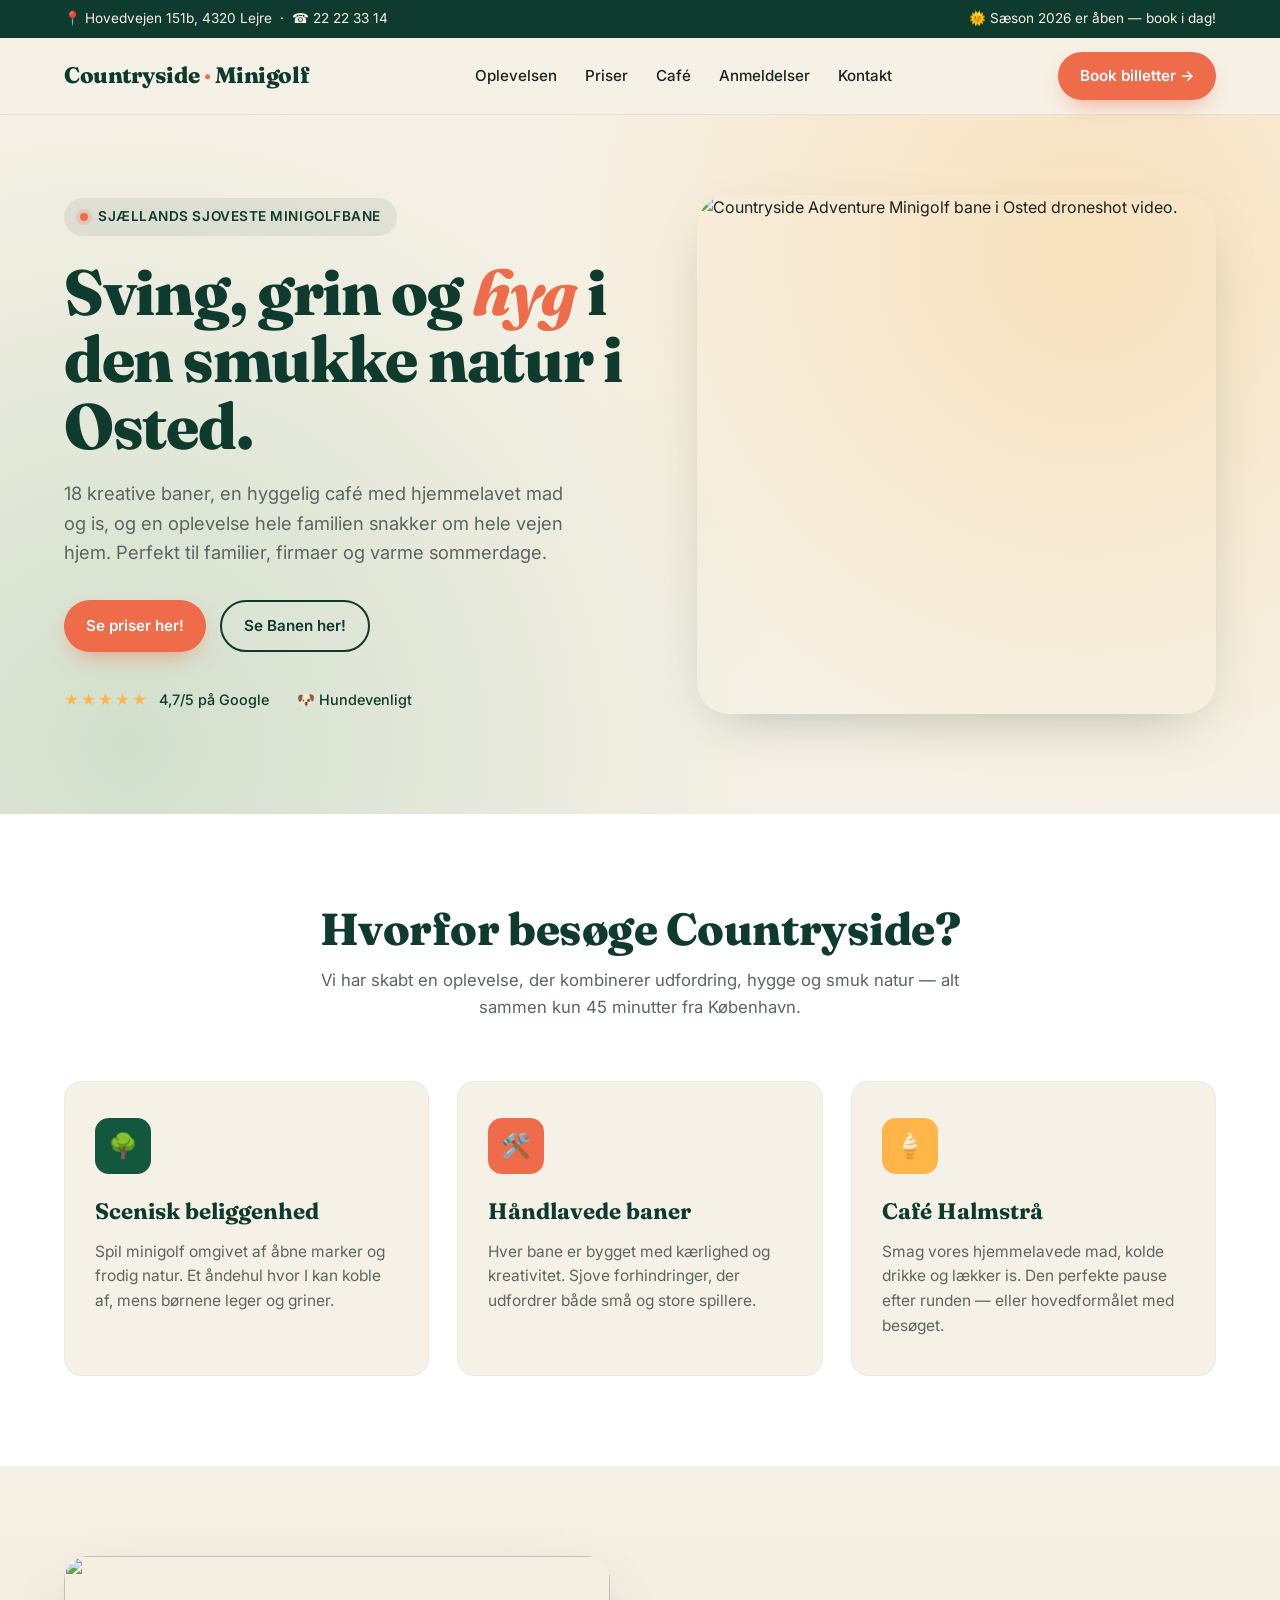
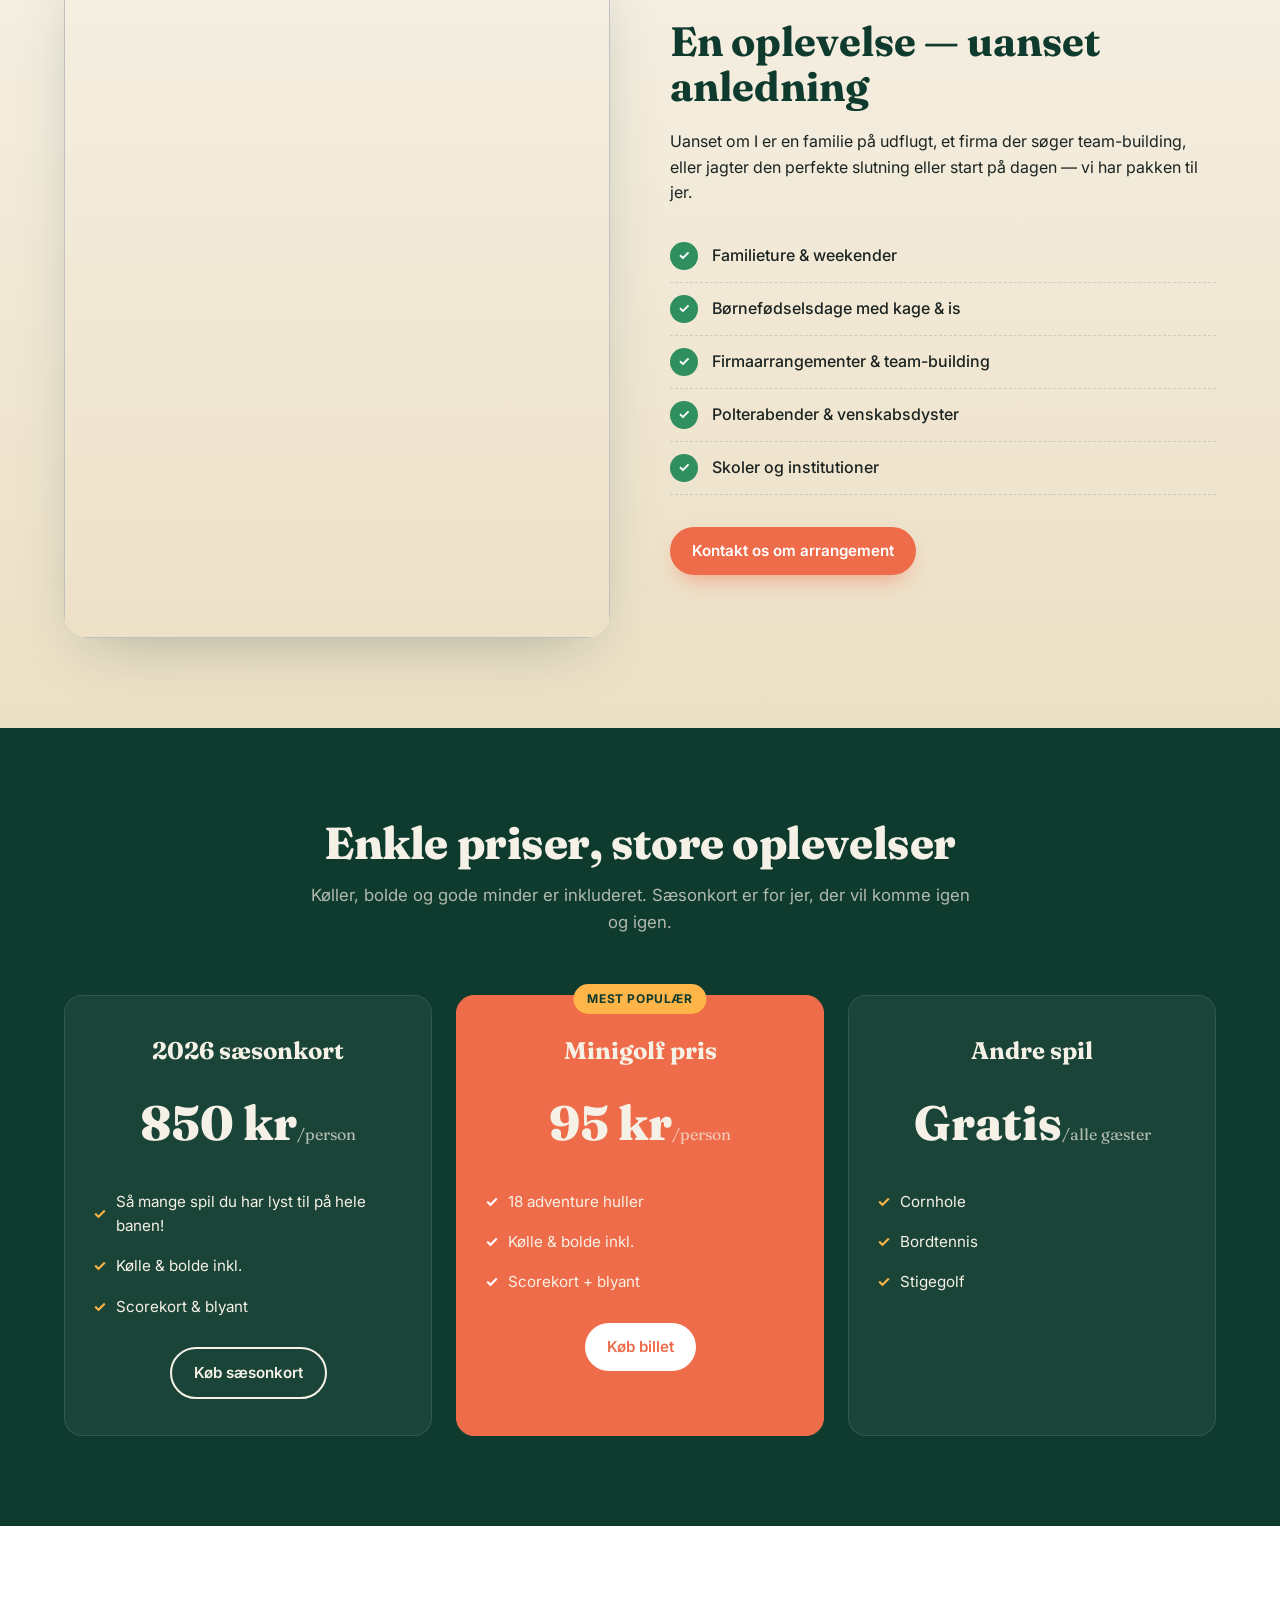
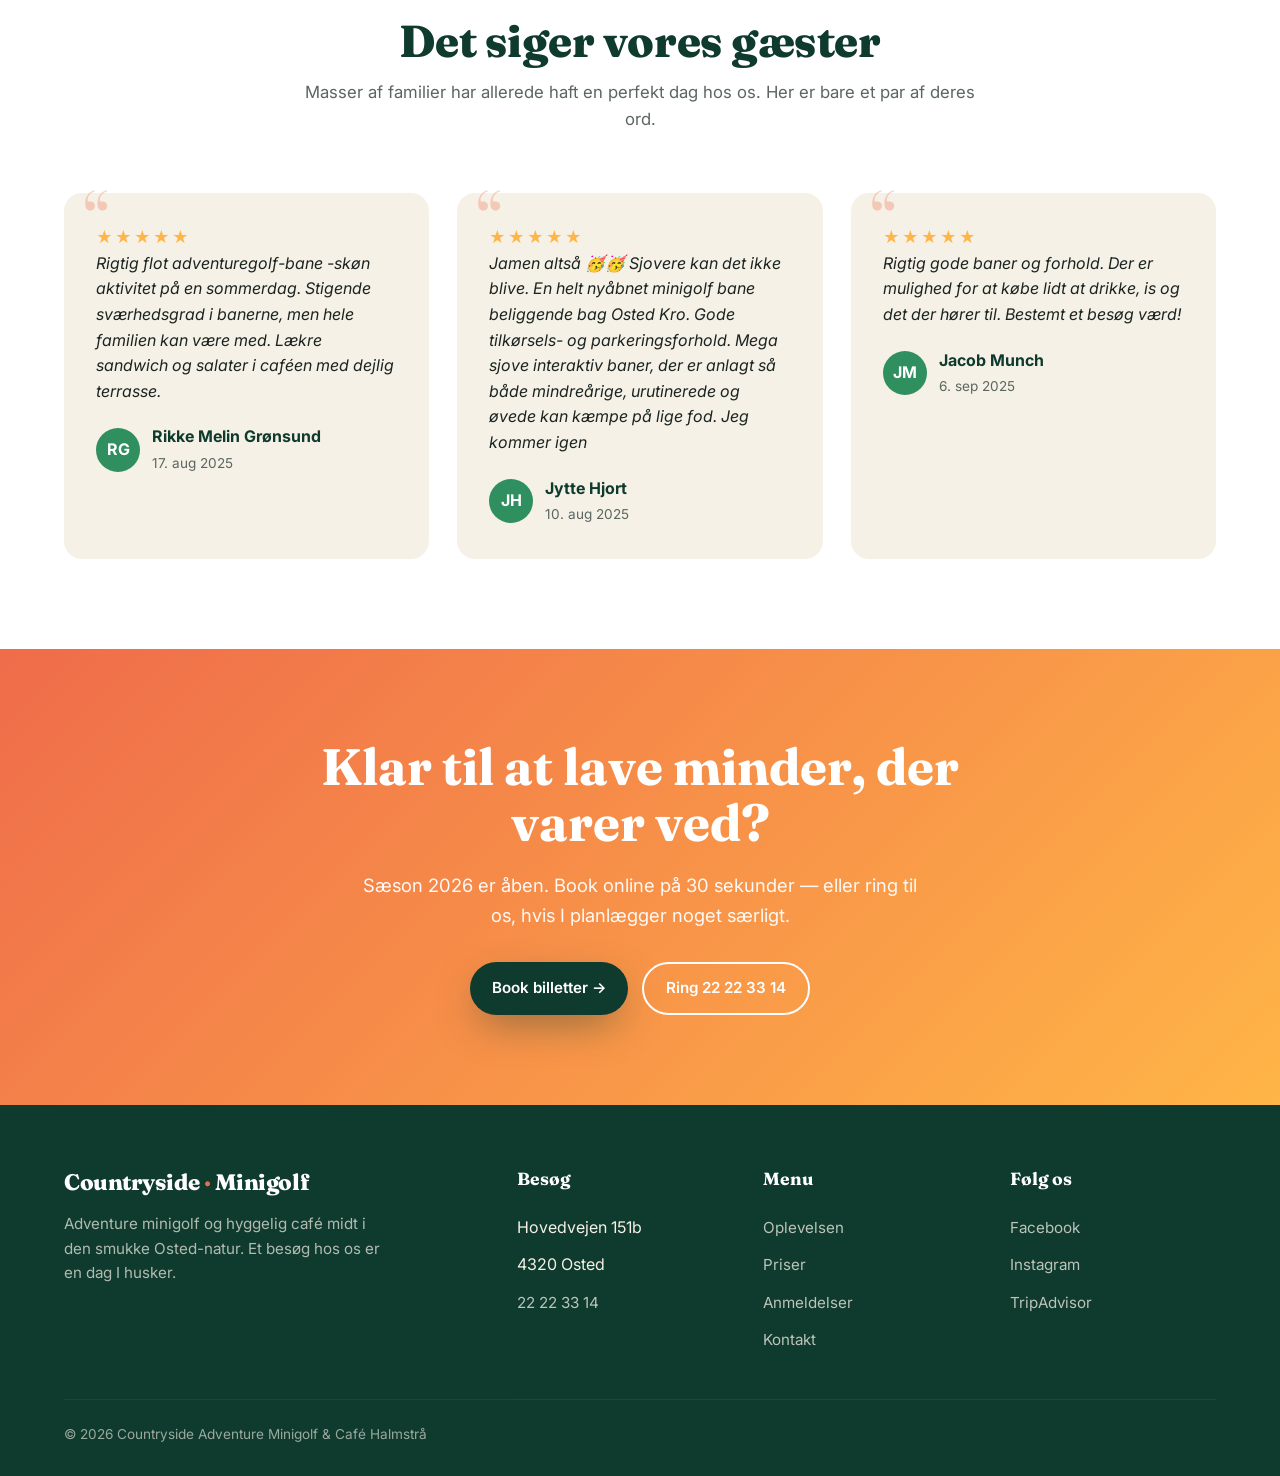
==== index.html @ 7343a187 "commit" ====
<!doctype html>
<html lang="da">
<head>
  <meta charset="utf-8" />
  <meta name="viewport" content="width=device-width,initial-scale=1" />

  <title>Countryside Adventure Minigolf & Café Halmstrå – Sjov for hele familien i Osted</title>

  <meta name="description" content="Oplev Sjællands hyggeligste adventure minigolf i Lejre. 18 håndlavede baner, lækker café, og perfekt til familier, firmaer og børnefødselsdage. Book online." />

  <link rel="preconnect" href="https://fonts.googleapis.com">
  <link rel="preconnect" href="https://fonts.gstatic.com" crossorigin>

  <link href="https://fonts.googleapis.com/css2?family=Fraunces:wght@600;800&family=Inter:wght@400;500;600;700&display=swap" rel="stylesheet">
  <link rel="stylesheet" href="styles.css">
</head>
<body>



<div class="topbar">
  <div class="container">
    <span>📍 Hovedvejen 151b, 4320 Lejre &nbsp;·&nbsp; ☎️ 22 22 33 14</span>
    <span>🌞 Sæson 2026 er åben — book i dag!</span>
  </div>
</div>



<header class="nav">
  <div class="nav-inner container">
    <a href="#" class="logo">Countryside <span>·</span> Minigolf</a>

    <button class="menu-toggle" aria-label="Menu" onclick="document.querySelector('nav ul').classList.toggle('open')">☰</button>

    <nav>
      <ul>
        <li><a href="#features">Oplevelsen</a></li>
        <li><a href="#pricing">Priser</a></li>
        <li><a href="#">Café</a></li>
        <li><a href="#testimonials">Anmeldelser</a></li>
        <li><a href="#contact">Kontakt</a></li>
      </ul>
    </nav>

    <a href="https://www.billetsalg.dk/Billetter?efter=minigolf" target="_blank" class="btn btn-primary">Book billetter →</a>
  </div>
</header>



<section class="hero">
  <div class="container hero-grid">
    <div>
      <span class="eyebrow">Sjællands sjoveste minigolfbane</span>
      <h1>Sving, grin og <em>hyg</em> i den smukke natur i Osted.</h1>
      <p class="lead">18 kreative baner, en hyggelig café med hjemmelavet mad og is, og en oplevelse hele familien snakker om hele vejen hjem. Perfekt til familier, firmaer og varme sommerdage.</p>

      <div class="hero-cta">
        <a href="#pricing" class="btn btn-primary">Se priser her!</a>
        <a href="#experience" class="btn btn-ghost">Se Banen her!</a>
      </div>

      <div class="trust">
        <div class="trust-item"><span class="stars">★★★★★</span> 4,7/5 på Google</div>
        <div class="trust-item">🐶 Hundevenligt</div>
      </div>
    </div>



    <div class="hero-visual">
      <img src="images/#" alt="Countryside Adventure Minigolf bane i Osted droneshot video." />
    </div>
  </div>
</section>



<section class="features" id="features">
  <div class="container">
    <div class="sec-head">
      <h2>Hvorfor besøge Countryside?</h2>
      <p>Vi har skabt en oplevelse, der kombinerer udfordring, hygge og smuk natur — alt sammen kun 45 minutter fra København.</p>
    </div>



    <div class="feature-grid">
      <div class="feature">
        <div class="feature-icon">🌳</div>
        <h3>Scenisk beliggenhed</h3>
        <p>Spil minigolf omgivet af åbne marker og frodig natur. Et åndehul hvor I kan koble af, mens børnene leger og griner.</p>
      </div>

      <div class="feature">
        <div class="feature-icon">🛠️</div>
        <h3>Håndlavede baner</h3>
        <p>Hver bane er bygget med kærlighed og kreativitet. Sjove forhindringer, der udfordrer både små og store spillere.</p>
      </div>

      <div class="feature">
        <div class="feature-icon">🍦</div>
        <h3>Café Halmstrå</h3>
        <p>Smag vores hjemmelavede mad, kolde drikke og lækker is. Den perfekte pause efter runden — eller hovedformålet med besøget.</p>
      </div>
    </div>
  </div>
</section>



<section class="experience exp" id="experience">
  <div class="container exp-grid">
    <div class="exp-img">
      <img src="images/#"/>
    </div>

    <div>
      <h2>En oplevelse — uanset anledning</h2>
      <p>Uanset om I er en familie på udflugt, et firma der søger team-building, eller jagter den perfekte slutning eller start på dagen — vi har pakken til jer.</p>
      <ul>
        <li><span class="check">✓</span> Familieture & weekender</li>
        <li><span class="check">✓</span> Børnefødselsdage med kage & is</li>
        <li><span class="check">✓</span> Firmaarrangementer & team-building</li>
        <li><span class="check">✓</span> Polterabender & venskabsdyster</li>
        <li><span class="check">✓</span> Skoler og institutioner</li>
      </ul>
      <a href="#contact" class="btn btn-primary">Kontakt os om arrangement</a>
    </div>
  </div>
</section>



<section class="pricing" id="pricing">
  <div class="container">
    <div class="sec-head">
      <h2>Enkle priser, store oplevelser</h2>
      <p>Køller, bolde og gode minder er inkluderet. Sæsonkort er for jer, der vil komme igen og igen.</p>
    </div>

    <div class="price-grid">
      <div class="price">
        <h3>2026 sæsonkort</h3>
        <div class="amount">850 kr<small>/person</small></div>
        <ul>
          <li>Så mange spil du har lyst til på hele banen!</li>
          <li>Kølle & bolde inkl.</li>
          <li>Scorekort & blyant</li>
        </ul>
        <a href="https://www.billetsalg.dk/Billetter?efter=minigolf" target="_blank" class="btn btn-ghost" style="color:var(--cream);border-color:var(--cream)">Køb sæsonkort</a>
      </div>

      <div class="price featured">
        <h3>Minigolf pris</h3>
        <div class="amount">95 kr<small>/person</small></div>
        <ul>
          <li>18 adventure huller</li>
          <li>Kølle & bolde inkl.</li>
          <li>Scorekort + blyant</li>
        </ul>
        <a href="https://www.billetsalg.dk/Billetter?efter=minigolf" target="_blank" class="btn" style="background:#fff;color:var(--coral)">Køb billet</a>
      </div>

      <div class="price">
        <h3>Andre spil</h3>
        <div class="amount">Gratis<small>/alle gæster</small></div>
        <ul>
          <li>Cornhole</li>
          <li>Bordtennis</li>
          <li>Stigegolf</li>
        </ul>
      </div>
    </div>
  </div>
</section>



<section class="testimonials" id="testimonials">
  <div class="container">
    <div class="sec-head">
      <h2>Det siger vores gæster</h2>
      <p>Masser af familier har allerede haft en perfekt dag hos os. Her er bare et par af deres ord.</p>
    </div>

    <div class="test-grid">
      <div class="test">
          <span class="stars">★★★★★</span>
        <p>Rigtig flot adventuregolf-bane -skøn aktivitet på en sommerdag. Stigende sværhedsgrad i banerne, men hele familien kan være med. Lækre sandwich og salater i caféen med dejlig terrasse.</p>
        <div class="test-author">
          <div class="avatar">RG</div>
          <div><strong>Rikke Melin Grønsund</strong><span>17. aug 2025</span></div>
        </div>
      </div>

      <div class="test">
          <span class="stars">★★★★★</span>
        <p>Jamen altså 🥳🥳 Sjovere kan det ikke blive. En helt nyåbnet minigolf bane beliggende bag Osted Kro. Gode tilkørsels- og parkeringsforhold. Mega sjove interaktiv baner, der er anlagt så både mindreårige, urutinerede og øvede kan kæmpe på lige fod.
            Jeg kommer igen</p>
        <div class="test-author">
          <div class="avatar">JH</div>
          <div><strong>Jytte Hjort</strong><span>10. aug 2025</span></div>
        </div>
      </div>

      <div class="test">
          <span class="stars">★★★★★</span>
        <p>Rigtig gode baner og forhold. Der er mulighed for at købe lidt at drikke, is og det der hører til. Bestemt et besøg værd!</p>
        <div class="test-author">
          <div class="avatar">JM</div>
          <div><strong>Jacob Munch</strong><span>6. sep 2025</span></div>
        </div>
      </div>
    </div>
  </div>
</section>



<section class="final-cta" id="contact">
  <div class="container">
    <h2>Klar til at lave minder, der varer ved?</h2>
    <p>Sæson 2026 er åben. Book online på 30 sekunder — eller ring til os, hvis I planlægger noget særligt.</p>
    <div style="display:flex;gap:14px;justify-content:center;flex-wrap:wrap">
      <a href="https://www.billetsalg.dk/Billetter?efter=minigolf" target="_blank" class="btn btn-primary">Book billetter →</a>
      <a href="tel:22223314" class="btn btn-ghost" style="color:#fff;border-color:#fff">Ring 22 22 33 14</a>
    </div>
  </div>
</section>



<footer>
  <div class="container">
    <div class="foot-grid">
      <div class="foot-brand">
        <div class="logo" style="color:#fff">Countryside <span>·</span> Minigolf</div>
        <p>Adventure minigolf og hyggelig café midt i den smukke Osted-natur. Et besøg hos os er en dag I husker.</p>
      </div>

      <div>
        <h4>Besøg</h4>
        <ul>
          <li>Hovedvejen 151b</li>
          <li>4320 Osted</li>
          <li><a href="tel:22223314">22 22 33 14</a></li>
        </ul>
      </div>

      <div>
        <h4>Menu</h4>
        <ul>
          <li><a href="#features">Oplevelsen</a></li>
          <li><a href="#pricing">Priser</a></li>
          <li><a href="#testimonials">Anmeldelser</a></li>
          <li><a href="#contact">Kontakt</a></li>
        </ul>
      </div>

      <div>
        <h4>Følg os</h4>
        <ul>
          <li><a href="https://www.facebook.com/p/Countryside-minigolf-og-Cafe-Halmstr%C3%A5-61574592312539/" target="_blank">Facebook</a></li>
          <li><a href="https://www.instagram.com/countrysideminigolf_halmstraa/" target="_blank">Instagram</a></li>
          <li><a href="https://www.tripadvisor.com/Attraction_Review-g2555852-d33411945-Reviews-Countryside_Adventure_Minigolf-Lejre_Lejre_Municipality_South_Zealand_Zealand.html" target="_blank">TripAdvisor</a></li>
        </ul>
      </div>
    </div>

    <div class="foot-bottom">
      <span>© 2026 Countryside Adventure Minigolf & Café Halmstrå</span>
    </div>
  </div>
</footer>



</body>
</html>
---- styles.css ----
:root{
  --green-900:#0f3a2e;
  --green-700:#14573f;
  --green-500:#2f8f5e;
  --cream:#f6f1e6;
  --sand:#ecdfc4;
  --sun:#ffb547;
  --coral:#ef6c4a;
  --ink:#1b2421;
  --muted:#5b6660;
  --radius:18px;
  --shadow:0 20px 60px -25px rgba(15,58,46,.35);
}

*{
    box-sizing:border-box;
    margin:0;padding:0
}


html{
    scroll-behavior:smooth
}


body{
    font-family:'Inter',system-ui,sans-serif;
    color:var(--ink);
    background:var(--cream);
    line-height:1.6
}


img{
    max-width:100%;
    display:block
}


a{
    color:inherit;
    text-decoration:none
}


.container{
    max-width:1200px;
    margin:0 auto;
    padding:0 24px
}


.topbar{
    background:var(--green-900);
    color:var(--cream);
    font-size:.85rem
}


.topbar .container{
    display:flex;
    justify-content:space-between;
    align-items:center;
    padding:8px 24px;
    gap:16px;
    flex-wrap:wrap
}


.topbar a{
    opacity:.9
}


.topbar a:hover{
    opacity:1;
    text-decoration:underline
}


header.nav{
    position:sticky;
    top:0;
    background:rgba(246,241,230,.92);
    backdrop-filter:blur(10px);z-index:50;
    border-bottom:1px solid rgba(15,58,46,.08)
}


.nav-inner{
    display:flex;
    align-items:center;
    justify-content:space-between;
    padding:14px 24px
}


.logo{
    font-family:'Fraunces',serif;
    font-weight:800;
    font-size:1.4rem;
    color:var(--green-900);
    letter-spacing:-.02em
}


.logo span{
    color:var(--coral)
}


nav ul{
    display:flex;
    gap:28px;
    list-style:none
}


nav a{
    font-weight:500;
    font-size:.95rem;
    position:relative;
    padding:6px 0
}


nav a:hover{
    color:var(--green-700)
}


nav a::after{
    content:"";
    position:absolute;
    left:0;
    bottom:0;
    width:0;
    height:2px;
    background:var(--coral);
    transition:width .25s
}


nav a:hover::after{
    width:100%
}


.btn{
    display:inline-flex;
    align-items:center;
    gap:8px;
    font-weight:600;
    padding:12px 22px;
    border-radius:999px;
    border:none;
    cursor:pointer;
    transition:transform .2s,box-shadow .2s,background .2s;
    font-family:inherit;
    font-size:.95rem
}


.btn-primary{
    background:var(--coral);
    color:#fff;
    box-shadow:0 10px 25px -10px rgba(239,108,74,.7)
}


.btn-primary:hover{
    transform:translateY(-2px);
    background:#e85a36
}


.btn-ghost{
    background:transparent;
    color:var(--green-900);
    border:2px solid var(--green-900)
}


.btn-ghost:hover{
    background:var(--green-900);
    color:var(--cream)
}


.menu-toggle{
    display:none;
    background:none;
    border:none;
    font-size:1.6rem;
    color:var(--green-900);
    cursor:pointer
}


.hero{
    position:relative;
    overflow:hidden;
    padding:80px 0 100px;
    background:
            radial-gradient(circle at 85% 20%, rgba(255,181,71,.25), transparent 45%),
            radial-gradient(circle at 10% 90%, rgba(47,143,94,.18), transparent 50%),
            var(--cream)
}


.hero-grid{
    display:grid;
    grid-template-columns:1.05fr .95fr;
    gap:60px;
    align-items:center
}


.eyebrow{
    display:inline-flex;
    align-items:center;
    gap:10px;
    background:rgba(15,58,46,.08);
    color:var(--green-900);
    padding:8px 16px;
    border-radius:999px;
    font-weight:600;
    font-size:.85rem;
    letter-spacing:.04em;
    text-transform:uppercase
}


.eyebrow::before{
    content:"";
    width:8px;
    height:8px;
    border-radius:50%;
    background:var(--coral);
    box-shadow:0 0 0 4px rgba(239,108,74,.2)
}


h1{
    font-family:'Fraunces',serif;
    font-weight:800;
    font-size:clamp(2.4rem,5vw,4.4rem);
    line-height:1.05;
    letter-spacing:-.02em;
    color:var(--green-900);
    margin:22px 0 20px
}


h1 em{
    font-style:italic;
    color:var(--coral)
}


.hero p.lead{
    font-size:1.15rem;
    color:var(--muted);
    max-width:520px;
    margin-bottom:32px
}


.hero-cta{
    display:flex;
    gap:14px;
    flex-wrap:wrap;
    margin-bottom:36px
}


.trust{
    display:flex;
    gap:28px;
    flex-wrap:wrap;
    align-items:center
}


.trust-item{
    display:flex;
    align-items:center;
    gap:10px;
    font-size:.9rem;
    color:var(--green-900);
    font-weight:500
}


.stars{
    color:var(--sun);
    letter-spacing:2px
}


.hero-visual{
    position:relative;
    aspect-ratio:1/1;
    border-radius:32px;
    overflow:hidden;
    box-shadow:var(--shadow)
}


.hero-visual img{
    width:100%;
    height:100%;
    object-fit:cover
}


.badge-float{
    position:absolute;
    background:#fff;
    padding:10px 14px 10px 10px;
    border-radius:16px;
    box-shadow:0 15px 40px -10px rgba(0,0,0,.25);
    font-weight:600;
    font-size:.9rem;
    display:flex;
    align-items:center;
    gap:12px
}


.badge-float.tl{
    top:30px;
    left:-20px;
    color:var(--green-900)
}


.badge-float.br{
    bottom:40px;
    right:-20px;
    color:var(--coral)
}


.badge-photo{
    width:44px;
    height:44px;
    border-radius:12px;
    object-fit:cover;
    flex-shrink:0
}


section{
    padding:90px 0
}


.sec-head{
    text-align:center;
    max-width:680px;
    margin:0 auto 60px
}


.sec-head h2{
    font-family:'Fraunces',serif;
    font-weight:800;
    font-size:clamp(2rem,3.5vw,3rem);
    color:var(--green-900);
    line-height:1.1;
    letter-spacing:-.01em
}


.sec-head p{
    color:var(--muted);
    font-size:1.05rem;
    margin-top:14px
}


.features{
    background:#fff
}


.feature-grid{
    display:grid;
    grid-template-columns:repeat(3,1fr);
    gap:28px
}


.feature{
    background:var(--cream);
    padding:36px 30px;
    border-radius:var(--radius);
    transition:transform .3s,box-shadow .3s;
    border:1px solid rgba(15,58,46,.05)
}


.feature:hover{
    transform:translateY(-6px);
    box-shadow:var(--shadow)
}


.feature-icon{
    width:56px;
    height:56px;
    border-radius:14px;
    background:var(--green-700);
    color:var(--cream);
    display:flex;
    align-items:center;
    justify-content:center;
    font-size:1.5rem;
    margin-bottom:20px
}


.feature:nth-child(2) .feature-icon{
    background:var(--coral)
}


.feature:nth-child(3) .feature-icon{
    background:var(--sun);
    color:var(--green-900)
}


.feature h3{
    font-family:'Fraunces',serif;
    font-size:1.4rem;
    color:var(--green-900);
    margin-bottom:10px
}


.feature p{
    color:var(--muted);
    font-size:.97rem
}


.experience{
    background:linear-gradient(180deg,var(--cream),var(--sand))
}


.exp-grid{
    display:grid;
    grid-template-columns:1fr 1fr;
    gap:60px;
    align-items:center
}


.exp-img{
    aspect-ratio:4/5;
    border-radius:24px;
    overflow:hidden;
    box-shadow:var(--shadow)
}


.exp-img img{
    width:100%;
    height:100%;
    object-fit:cover
}


.exp h2{
    font-family:'Fraunces',serif;
    font-size:clamp(2rem,3.2vw,2.8rem);
    color:var(--green-900);
    line-height:1.1;
    margin-bottom:20px
}


.exp ul{
    list-style:none;
    margin:24px 0 32px
}


.exp li{
    padding:12px 0;
    border-bottom:1px dashed rgba(15,58,46,.15);
    display:flex;
    align-items:center;
    gap:14px;
    font-weight:500
}


.check{
    width:28px;
    height:28px;
    border-radius:50%;
    background:var(--green-500);
    color:#fff;
    display:flex;
    align-items:center;
    justify-content:center;
    flex-shrink:0;
    font-size:.85rem;
    font-weight:700
}


.pricing{
    background:var(--green-900);
    color:var(--cream)
}


.pricing .sec-head h2,
.pricing .sec-head{
    color:var(--cream)
}


.pricing .sec-head p{
    color:rgba(246,241,230,.7)
}


.price-grid{
    display:grid;
    grid-template-columns:repeat(3,1fr);
    gap:24px
}


.price{
    background:rgba(255,255,255,.05);
    border:1px solid rgba(255,255,255,.1);
    border-radius:var(--radius);
    padding:36px 28px;
    text-align:center;
    transition:transform .3s,background .3s
}


.price:hover{
    transform:translateY(-6px);
    background:rgba(255,255,255,.09)
}


.price.featured{
    background:var(--coral);
    border-color:var(--coral);
    position:relative
}


.price.featured::before{
    content:"Mest populær";
    position:absolute;
    top:-12px;
    left:50%;
    transform:translateX(-50%);
    background:var(--sun);
    color:var(--green-900);
    padding:5px 14px;
    border-radius:999px;
    font-size:.75rem;
    font-weight:700;
    text-transform:uppercase;
    letter-spacing:.05em
}


.price h3{
    font-family:'Fraunces',serif;
    font-size:1.5rem;
    margin-bottom:8px
}


.price .amount{
    font-family:'Fraunces',serif;
    font-size:3rem;
    font-weight:800;
    margin:14px 0
}


.price .amount small{
    font-size:1rem;
    font-weight:400;
    opacity:.7
}


.price ul{
    list-style:none;
    margin:20px 0;
    text-align:left
}


.price li{
    padding:8px 0;
    font-size:.95rem;
    display:flex;
    gap:10px;
    align-items:center
}


.price li::before{
    content:"✓";
    color:var(--sun);
    font-weight:700
}


.price.featured li::before{
    color:#fff
}


.testimonials{
    background:#fff
}


.test-grid{
    display:grid;
    grid-template-columns:repeat(3,1fr);
    gap:28px
}


.test{
    background:var(--cream);
    padding:32px;
    border-radius:var(--radius);
    position:relative
}


.test::before{
    content:"\201C";
    font-family:'Fraunces',serif;
    font-size:5rem;
    color:var(--coral);
    position:absolute;
    top:-10px;
    left:20px;
    line-height:1;
    opacity:.3
}


.test p{
    font-size:1rem;
    color:var(--ink);
    margin-bottom:20px;
    font-style:italic
}


.test-author{
    display:flex;
    align-items:center;
    gap:12px
}


.avatar{
    width:44px;
    height:44px;
    border-radius:50%;
    background:var(--green-500);
    color:#fff;
    display:flex;
    align-items:center;
    justify-content:center;
    font-weight:700
}


.test-author strong{
    display:block;
    color:var(--green-900)
}


.test-author span{
    font-size:.85rem;
    color:var(--muted)
}


.final-cta{
    background:linear-gradient(135deg,var(--coral),var(--sun));
    color:#fff;
    text-align:center
}


.final-cta h2{
    font-family:'Fraunces',serif;
    font-size:clamp(2rem,4vw,3.4rem);
    max-width:780px;
    margin:0 auto 20px;
    line-height:1.1
}


.final-cta p{
    font-size:1.15rem;
    max-width:560px;
    margin:0 auto 32px;
    opacity:.95
}


.final-cta .btn-primary{
    background:var(--green-900);
    box-shadow:0 15px 40px -10px rgba(15,58,46,.5)
}


.final-cta .btn-primary:hover{
    background:#0a2c22
}


footer{
    background:var(--green-900);
    color:var(--cream);
    padding:60px 0 30px
}


.foot-grid{
    display:grid;
    grid-template-columns:2fr 1fr 1fr 1fr;
    gap:40px;
    margin-bottom:40px
}


footer h4{
    font-family:'Fraunces',serif;
    font-size:1.1rem;
    margin-bottom:16px;
    color:#fff
}


footer ul{
    list-style:none
}


footer li{
    padding:6px 0
}


footer a{
    opacity:.75;
    font-size:.95rem
}


footer a:hover{
    opacity:1;
    color:var(--sun)
}


.foot-brand p{
    opacity:.7;
    font-size:.95rem;
    margin-top:12px;
    max-width:320px
}


.foot-bottom{
    border-top:1px solid rgba(255,255,255,.1);
    padding-top:24px;
    display:flex;
    justify-content:space-between;
    font-size:.85rem;
    opacity:.6;
    flex-wrap:wrap;
    gap:10px
}


@media (max-width:900px){

    .hero-grid,
    .exp-grid{
        grid-template-columns:1fr;
        gap:40px
    }


    .feature-grid,
    .price-grid,
    .test-grid,
    .foot-grid{
        grid-template-columns:1fr
    }


    nav ul{
        display:none;
        position:absolute;
        top:100%;
        left:0;
        right:0;
        background:var(--cream);
        flex-direction:column;
        padding:20px;
        gap:0;
        border-bottom:1px solid rgba(15,58,46,.1)
    }


    nav ul.open{
        display:flex
    }


    nav li{
        padding:12px 0;
        border-bottom:1px solid rgba(15,58,46,.06)
    }


    .menu-toggle{
        display:block
    }


    .badge-float.tl{
        left:10px
    }


    .badge-float.br{
        right:10px
    }


    section{
        padding:60px 0
    }
}
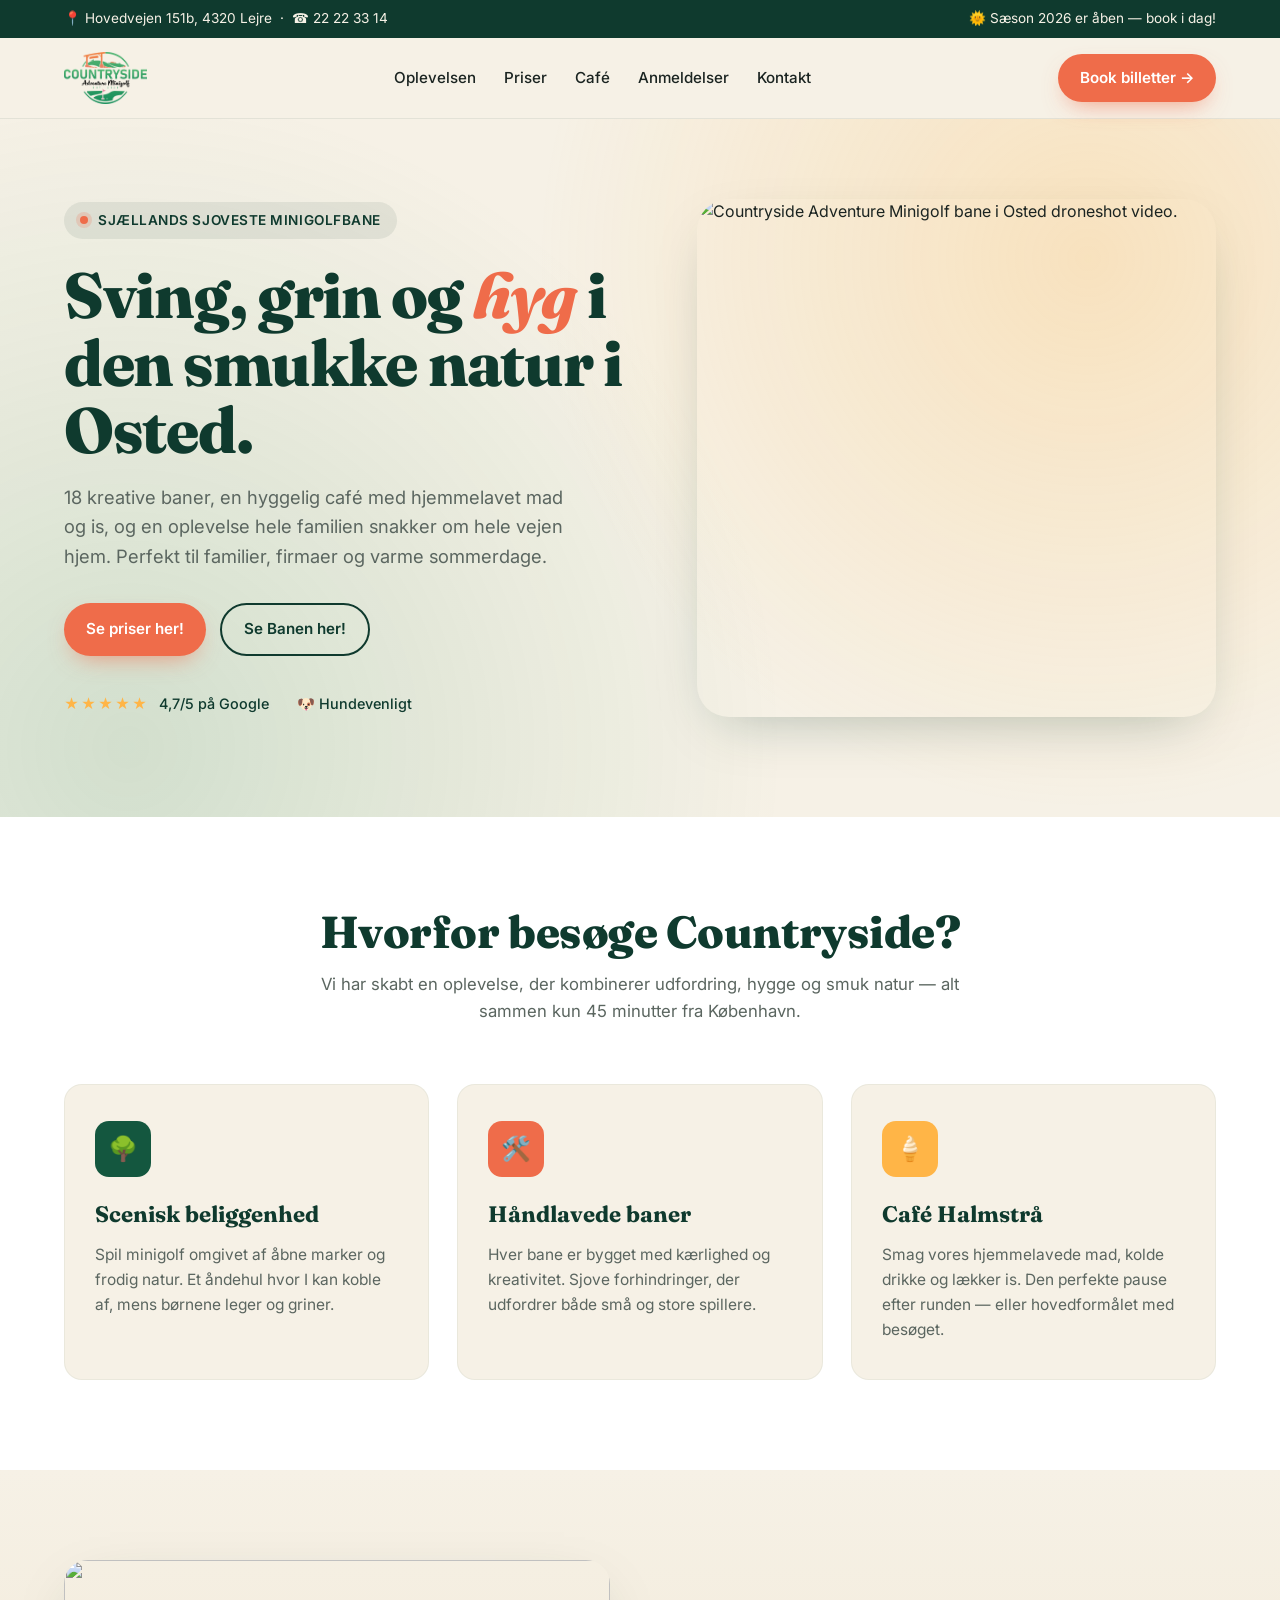
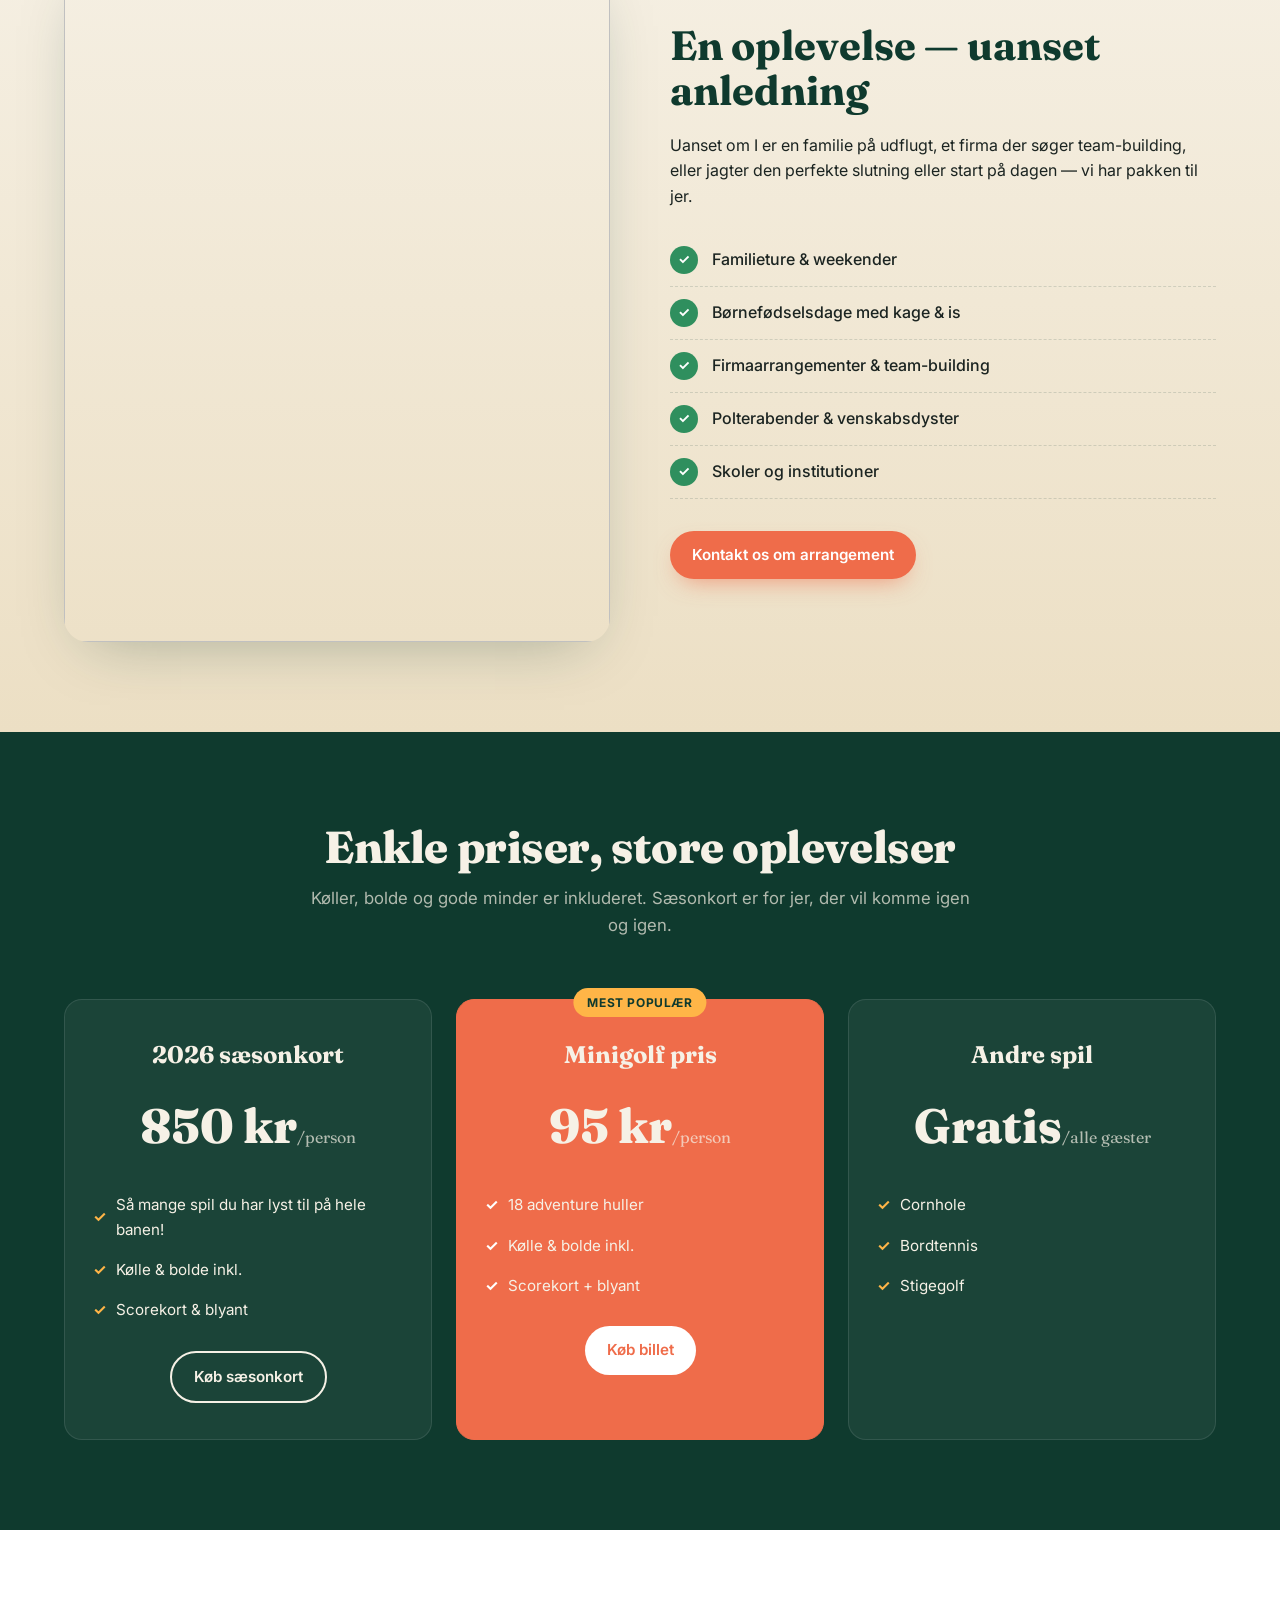
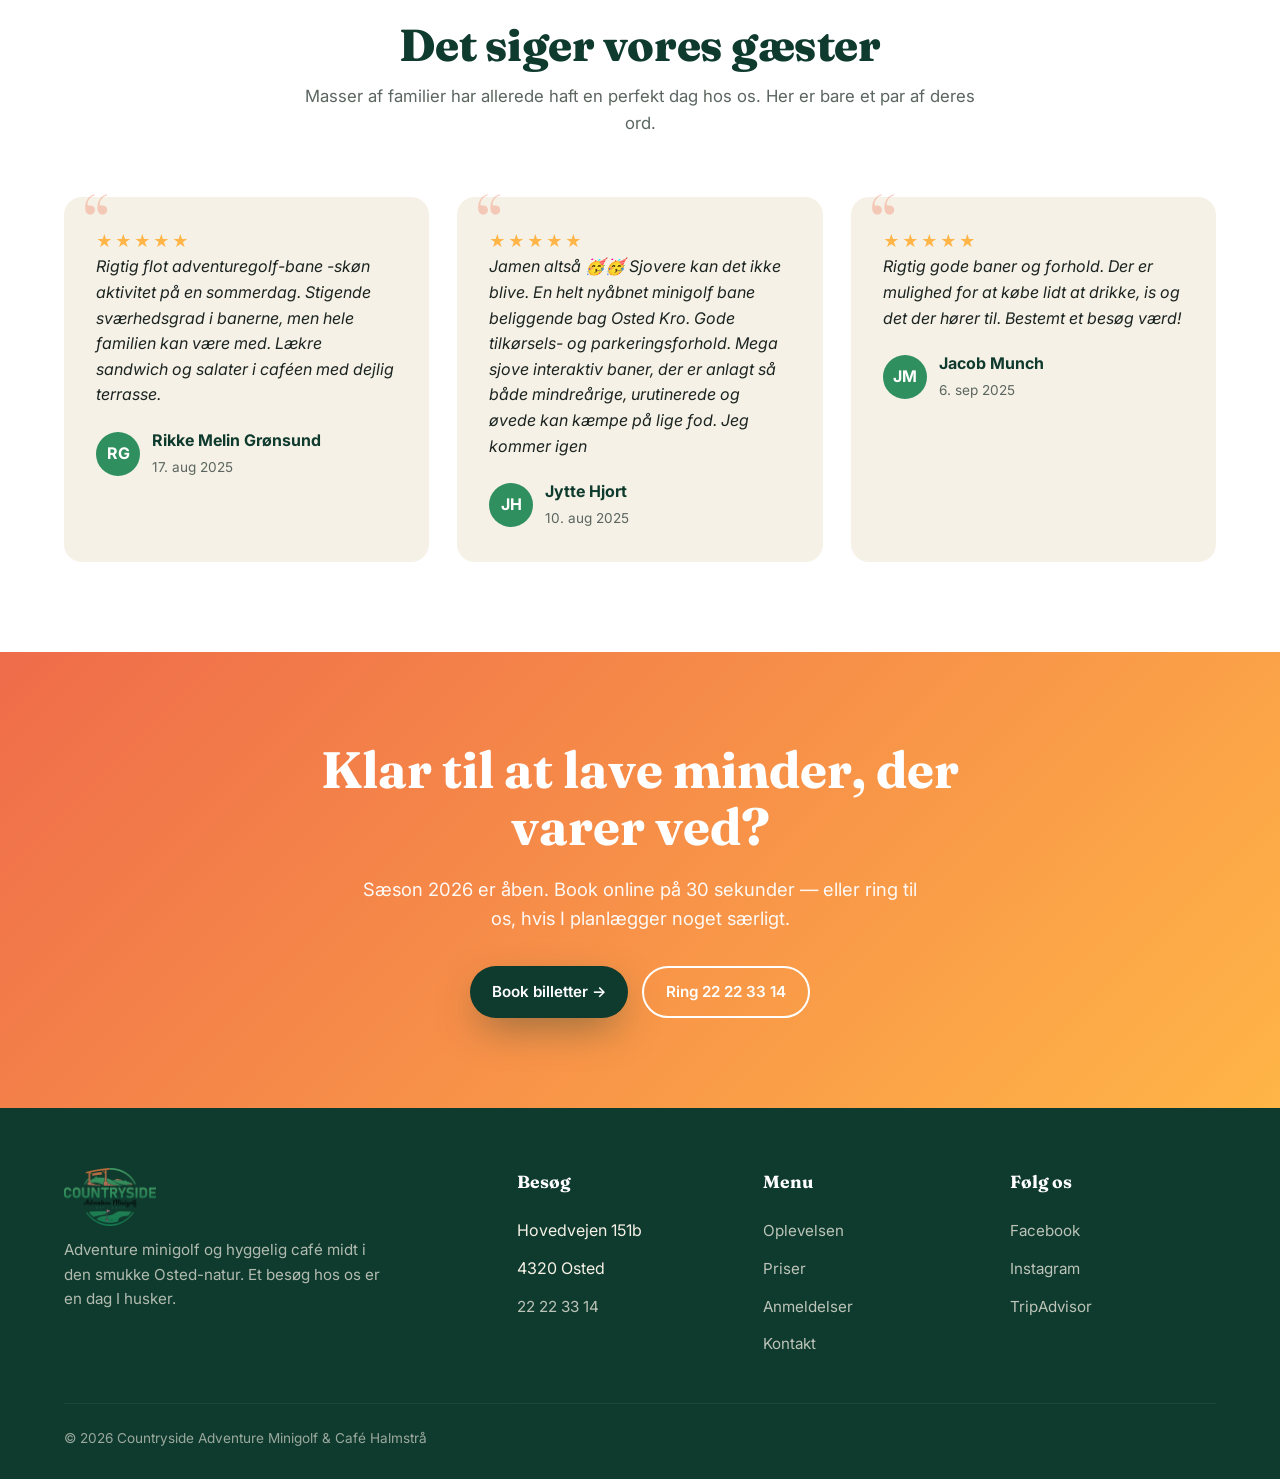
==== commit e6596b36: "commit" ====
--- a/index.html
+++ b/index.html
@@ -29,7 +29,9 @@
 
 <header class="nav">
   <div class="nav-inner container">
-    <a href="#" class="logo">Countryside <span>·</span> Minigolf</a>
+      <a href="index.html" class="logo">
+          <img src="images/logo.png" alt="Countryside Minigolf logo">
+      </a>
 
     <button class="menu-toggle" aria-label="Menu" onclick="document.querySelector('nav ul').classList.toggle('open')">☰</button>
 
@@ -236,7 +238,9 @@
   <div class="container">
     <div class="foot-grid">
       <div class="foot-brand">
-        <div class="logo" style="color:#fff">Countryside <span>·</span> Minigolf</div>
+          <a href="index.html" class="logo footer-logo">
+              <img src="images/logo.png" alt="Countryside Minigolf logo">
+          </a>
         <p>Adventure minigolf og hyggelig café midt i den smukke Osted-natur. Et besøg hos os er en dag I husker.</p>
       </div>
 
--- a/styles.css
+++ b/styles.css
@@ -864,3 +864,20 @@
 }
 
 
+.logo img{
+    height:52px;
+    width:auto;
+    display:block;
+}
+
+.footer-logo img{
+    height:58px;
+}
+
+@media (max-width:900px){
+
+    .logo img{
+        height:42px;
+    }
+
+}
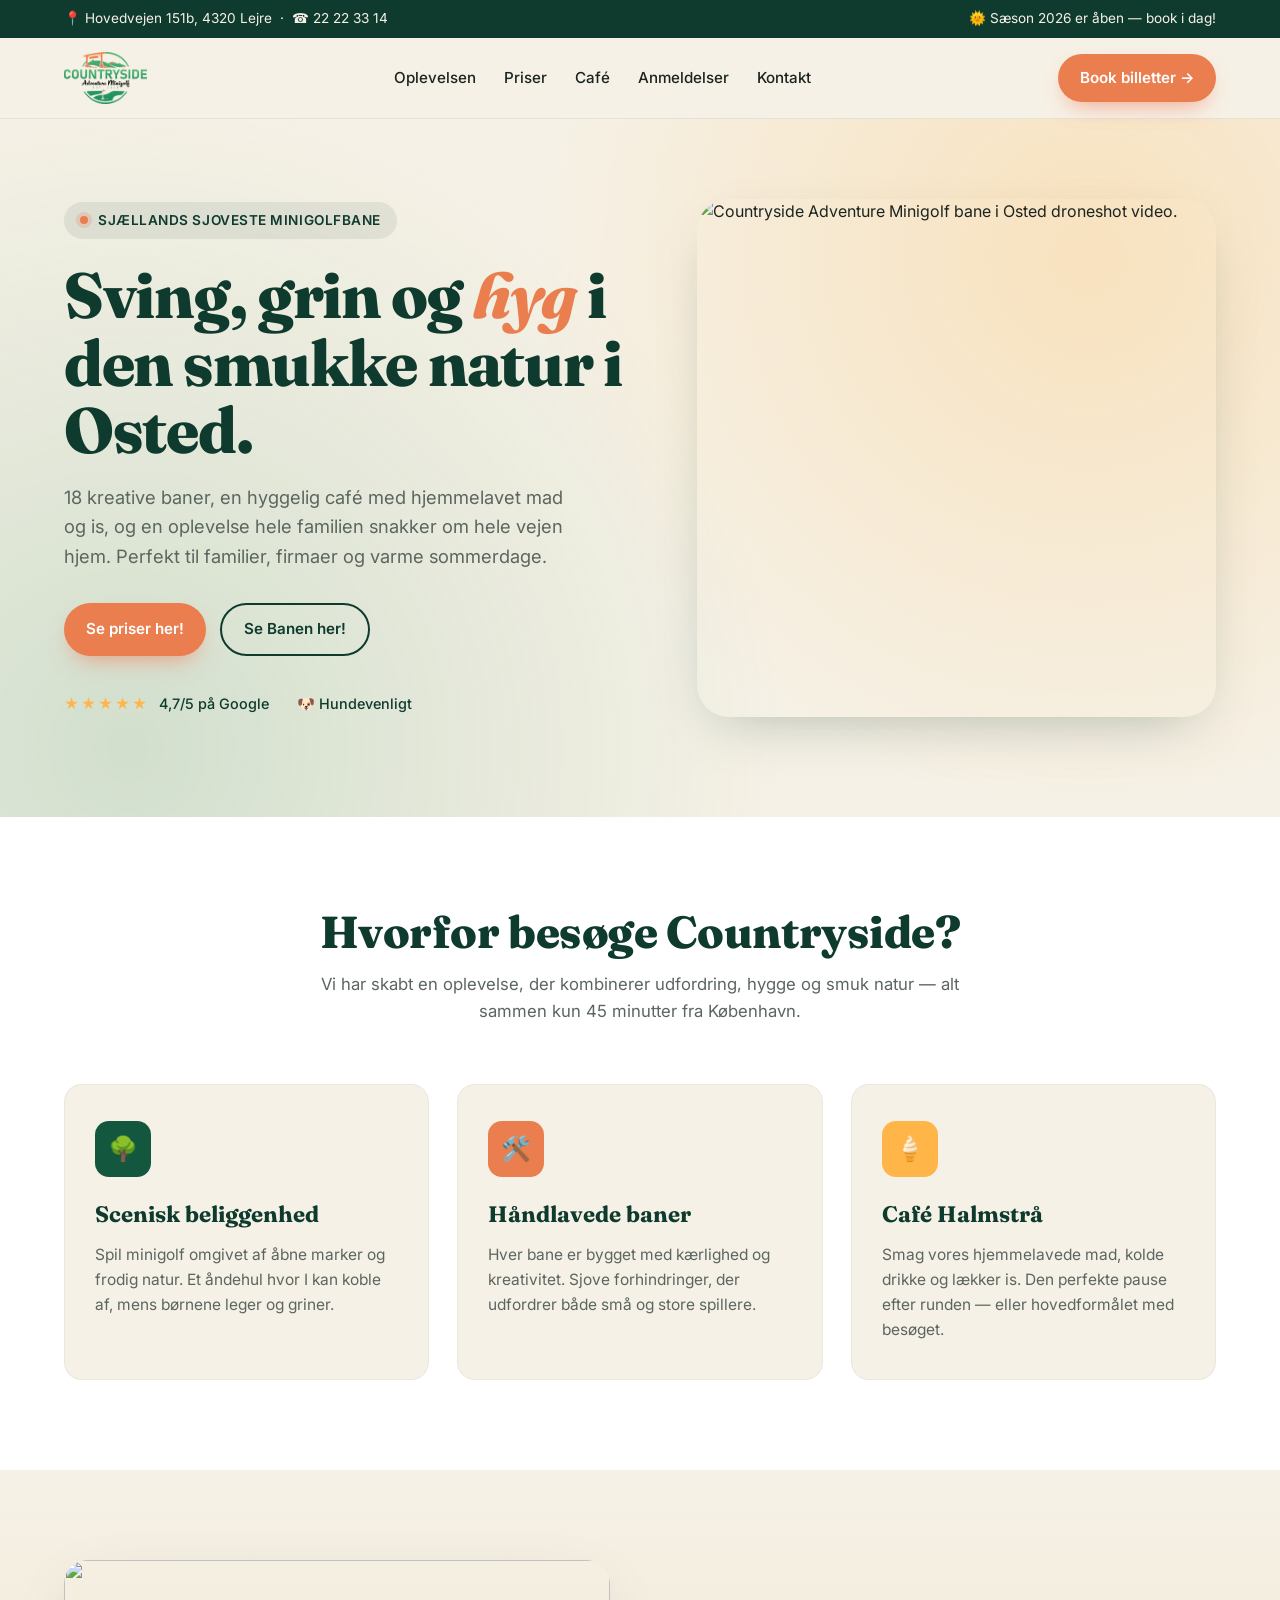
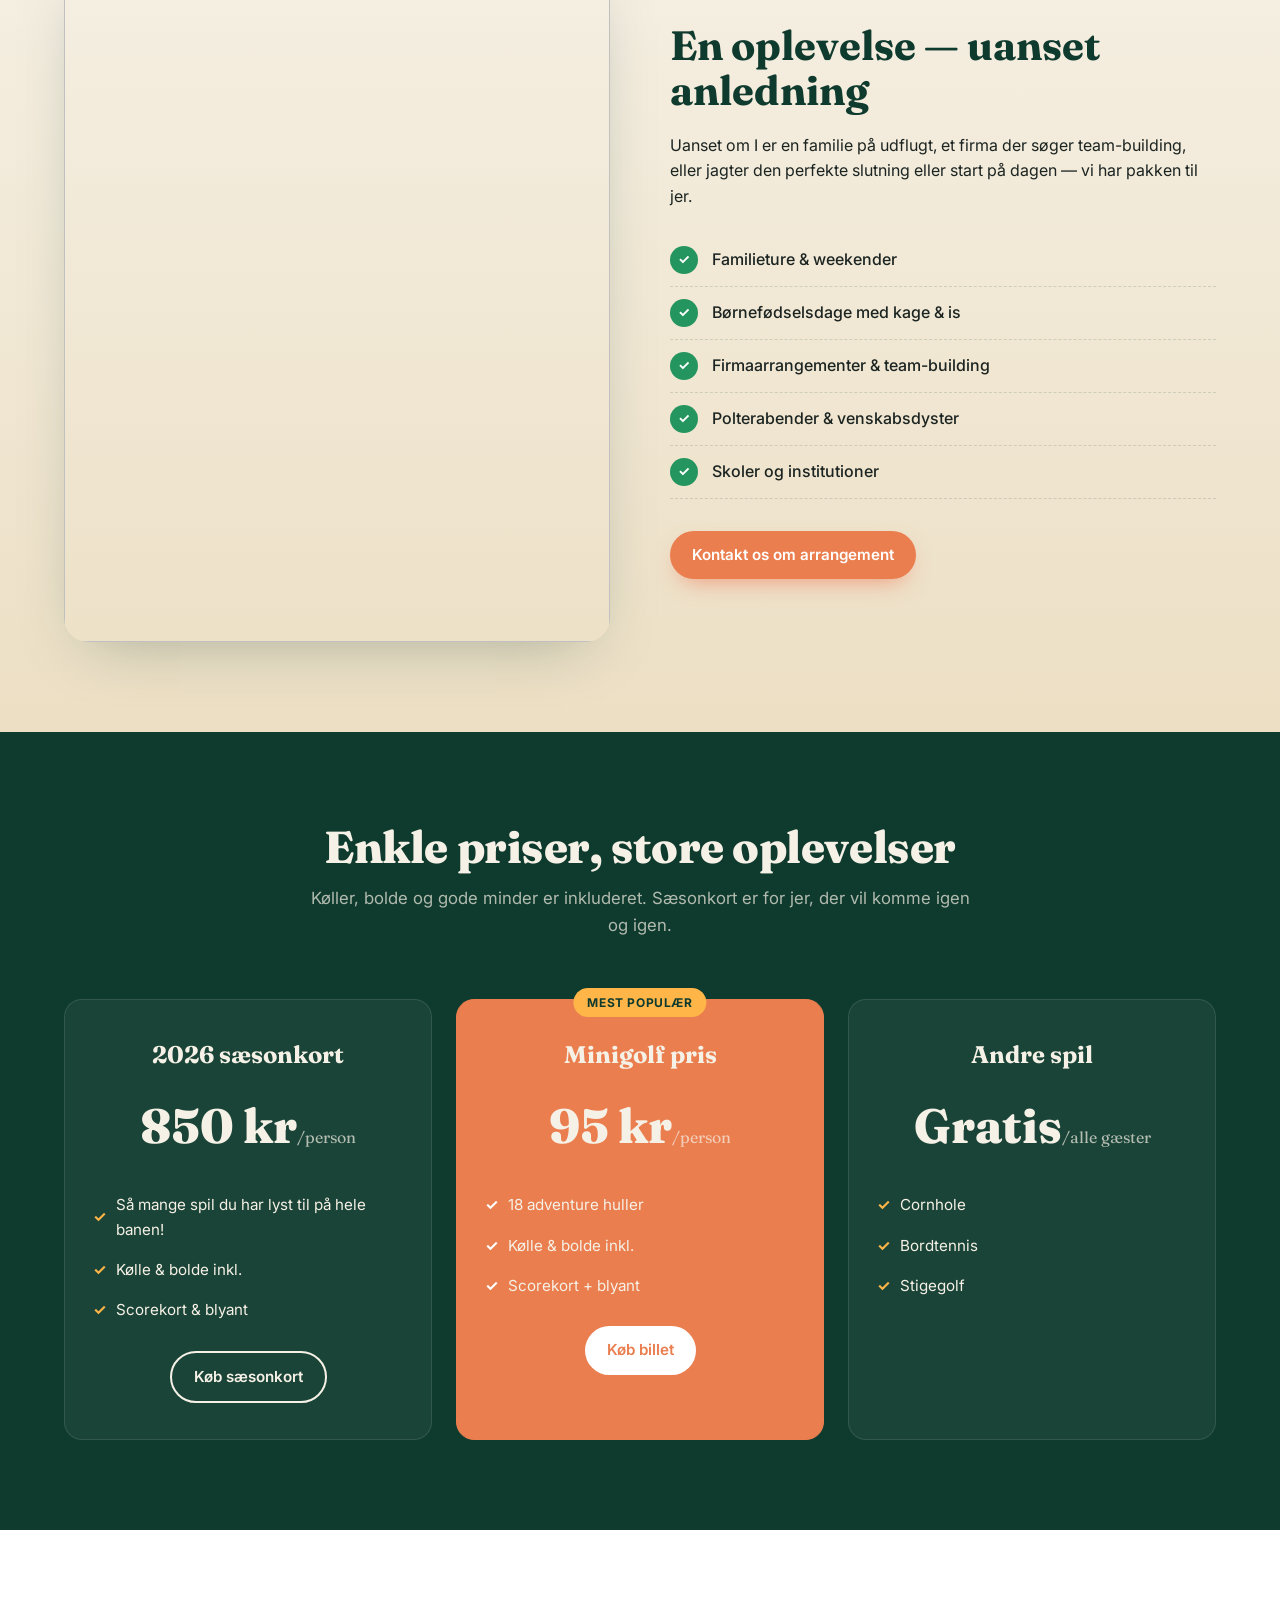
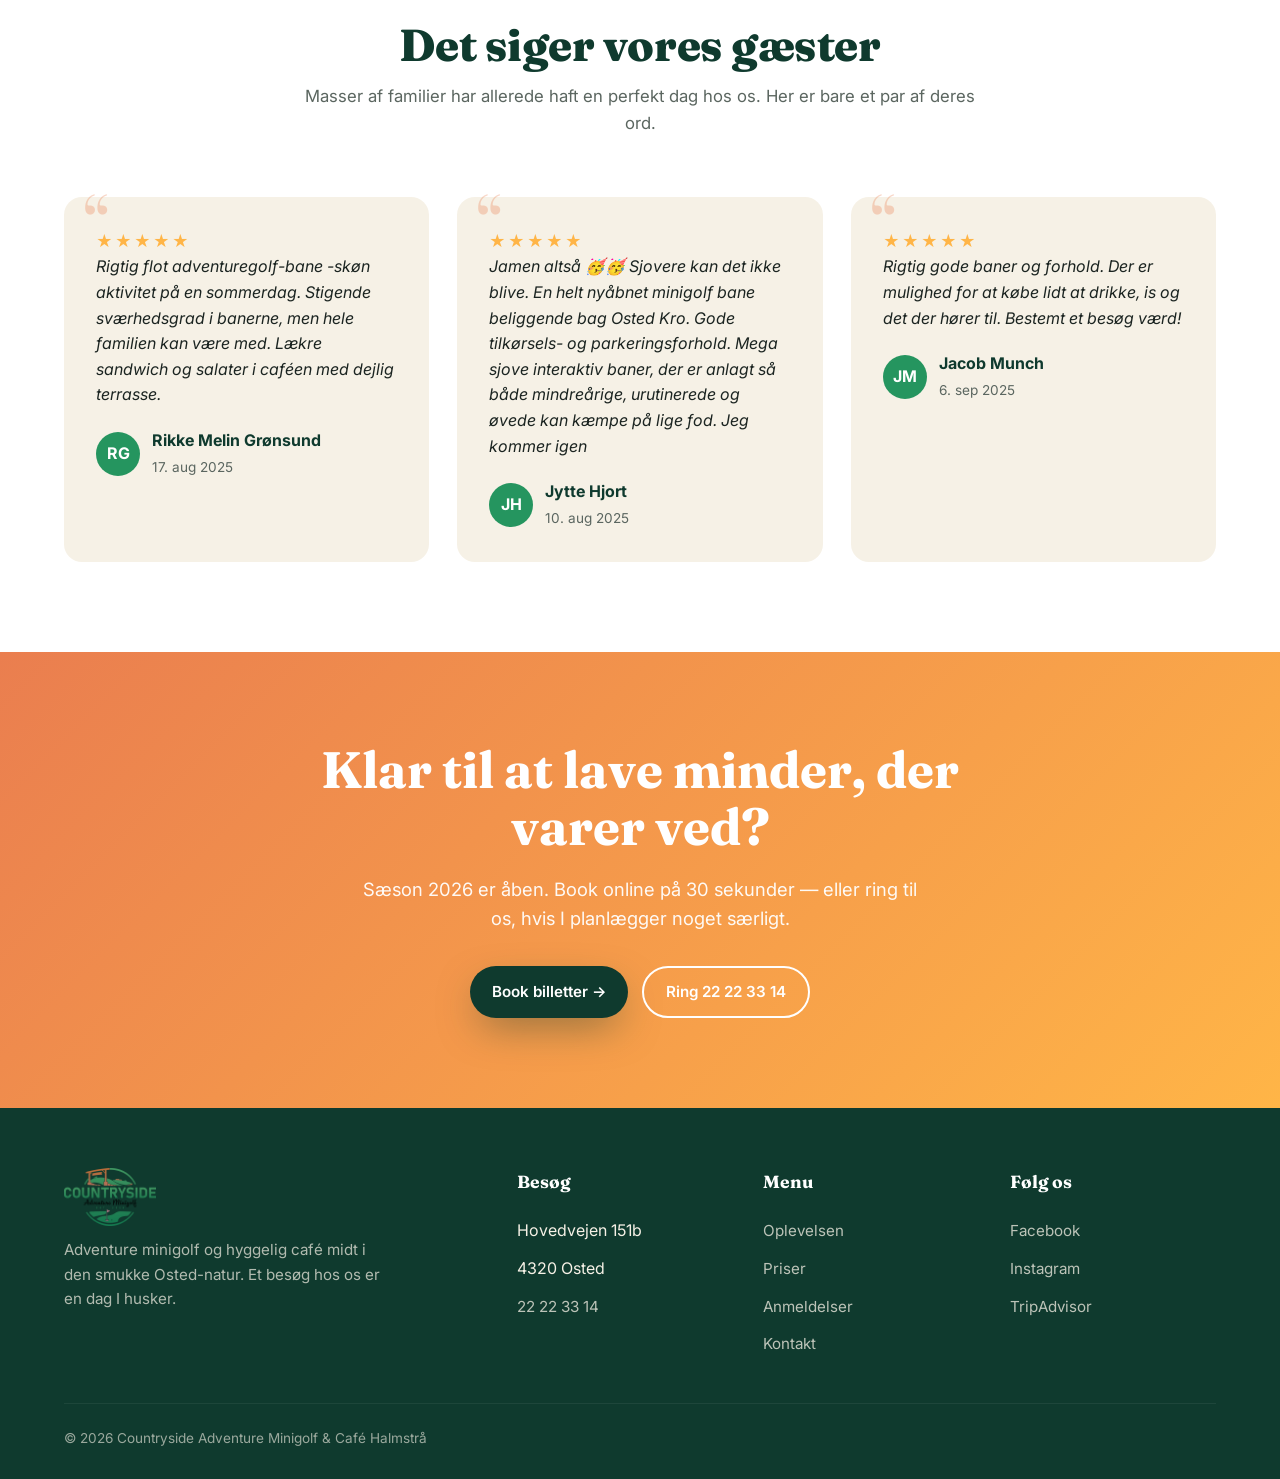
==== commit d220ff09: "commit" ====
--- a/index.html
+++ b/index.html
@@ -29,7 +29,7 @@
 
 <header class="nav">
   <div class="nav-inner container">
-      <a href="index.html" class="logo">
+      <a href="#" class="logo">
           <img src="images/logo.png" alt="Countryside Minigolf logo">
       </a>
 
@@ -238,7 +238,7 @@
   <div class="container">
     <div class="foot-grid">
       <div class="foot-brand">
-          <a href="index.html" class="logo footer-logo">
+          <a href="#" class="logo footer-logo">
               <img src="images/logo.png" alt="Countryside Minigolf logo">
           </a>
         <p>Adventure minigolf og hyggelig café midt i den smukke Osted-natur. Et besøg hos os er en dag I husker.</p>
--- a/styles.css
+++ b/styles.css
@@ -1,11 +1,11 @@
 :root{
   --green-900:#0f3a2e;
   --green-700:#14573f;
-  --green-500:#2f8f5e;
+  --green-500:#25955F;
   --cream:#f6f1e6;
   --sand:#ecdfc4;
   --sun:#ffb547;
-  --coral:#ef6c4a;
+  --coral:#EA7E4F;
   --ink:#1b2421;
   --muted:#5b6660;
   --radius:18px;
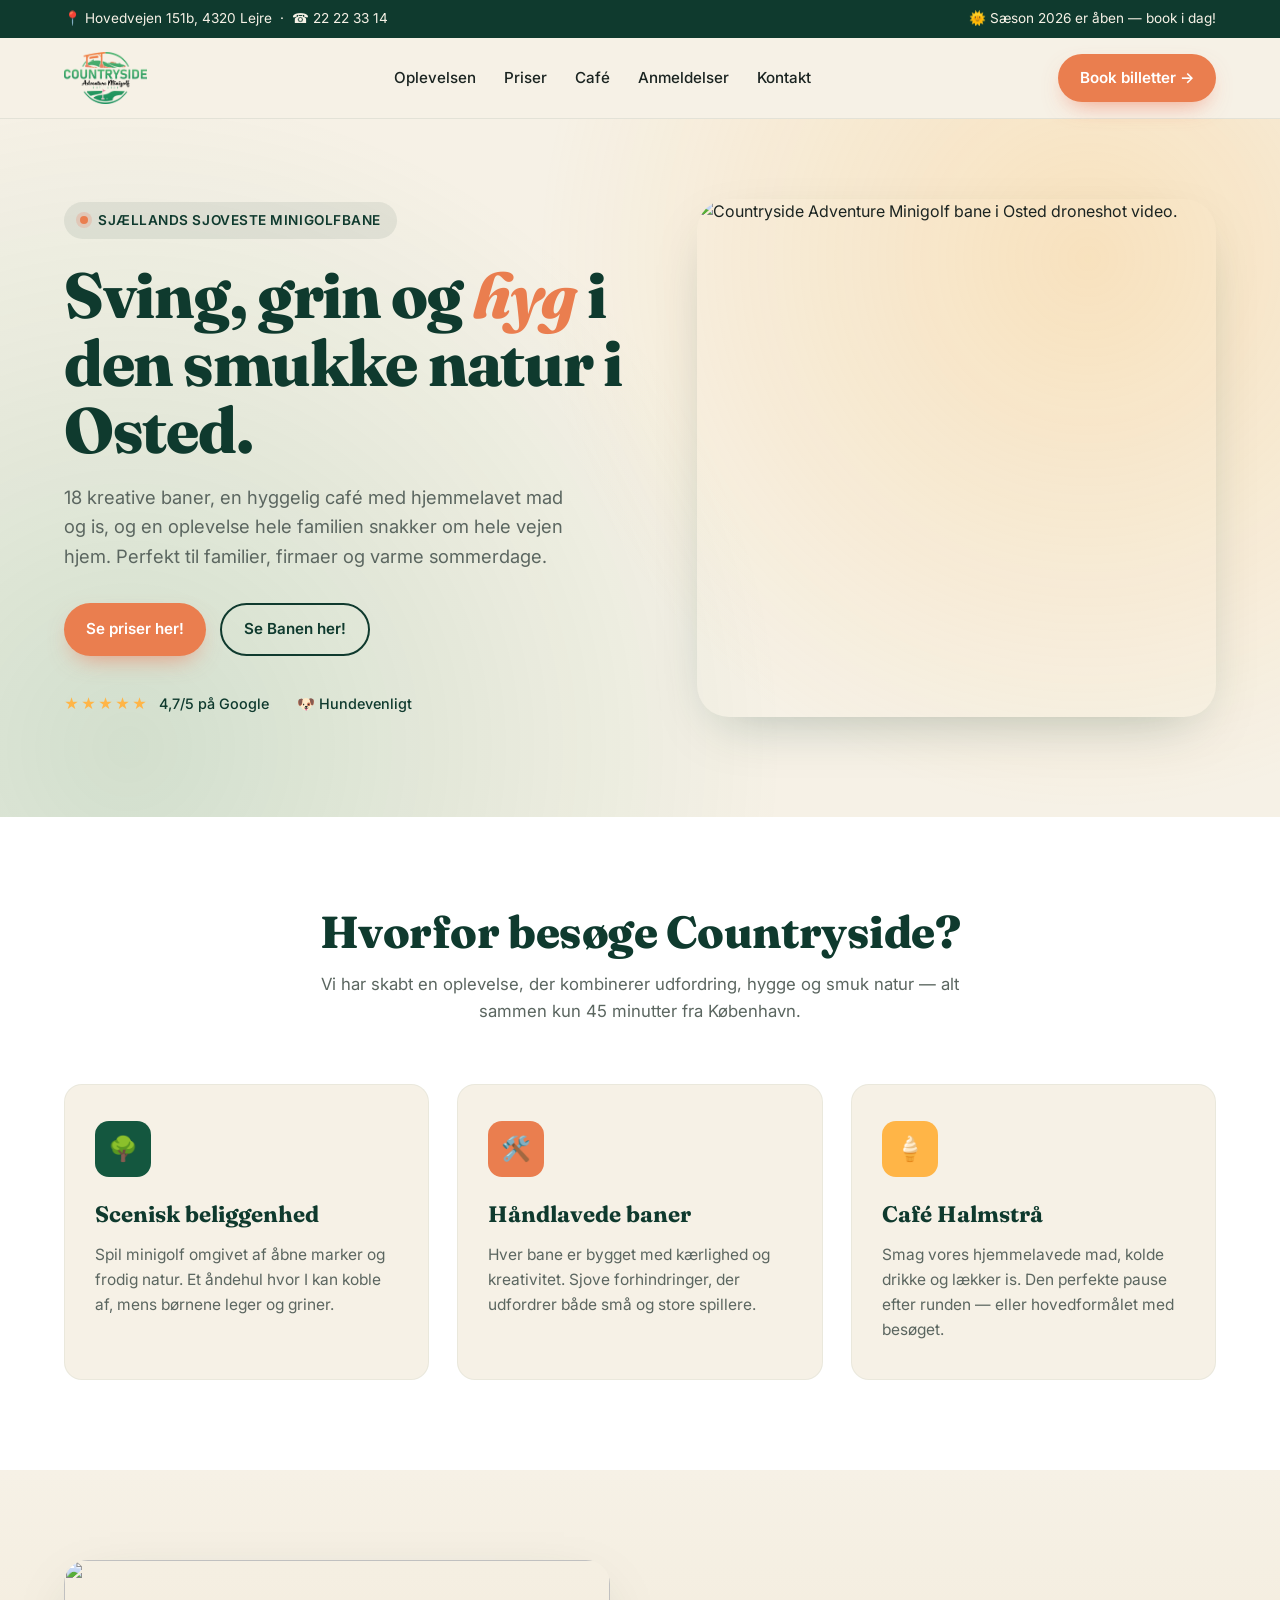
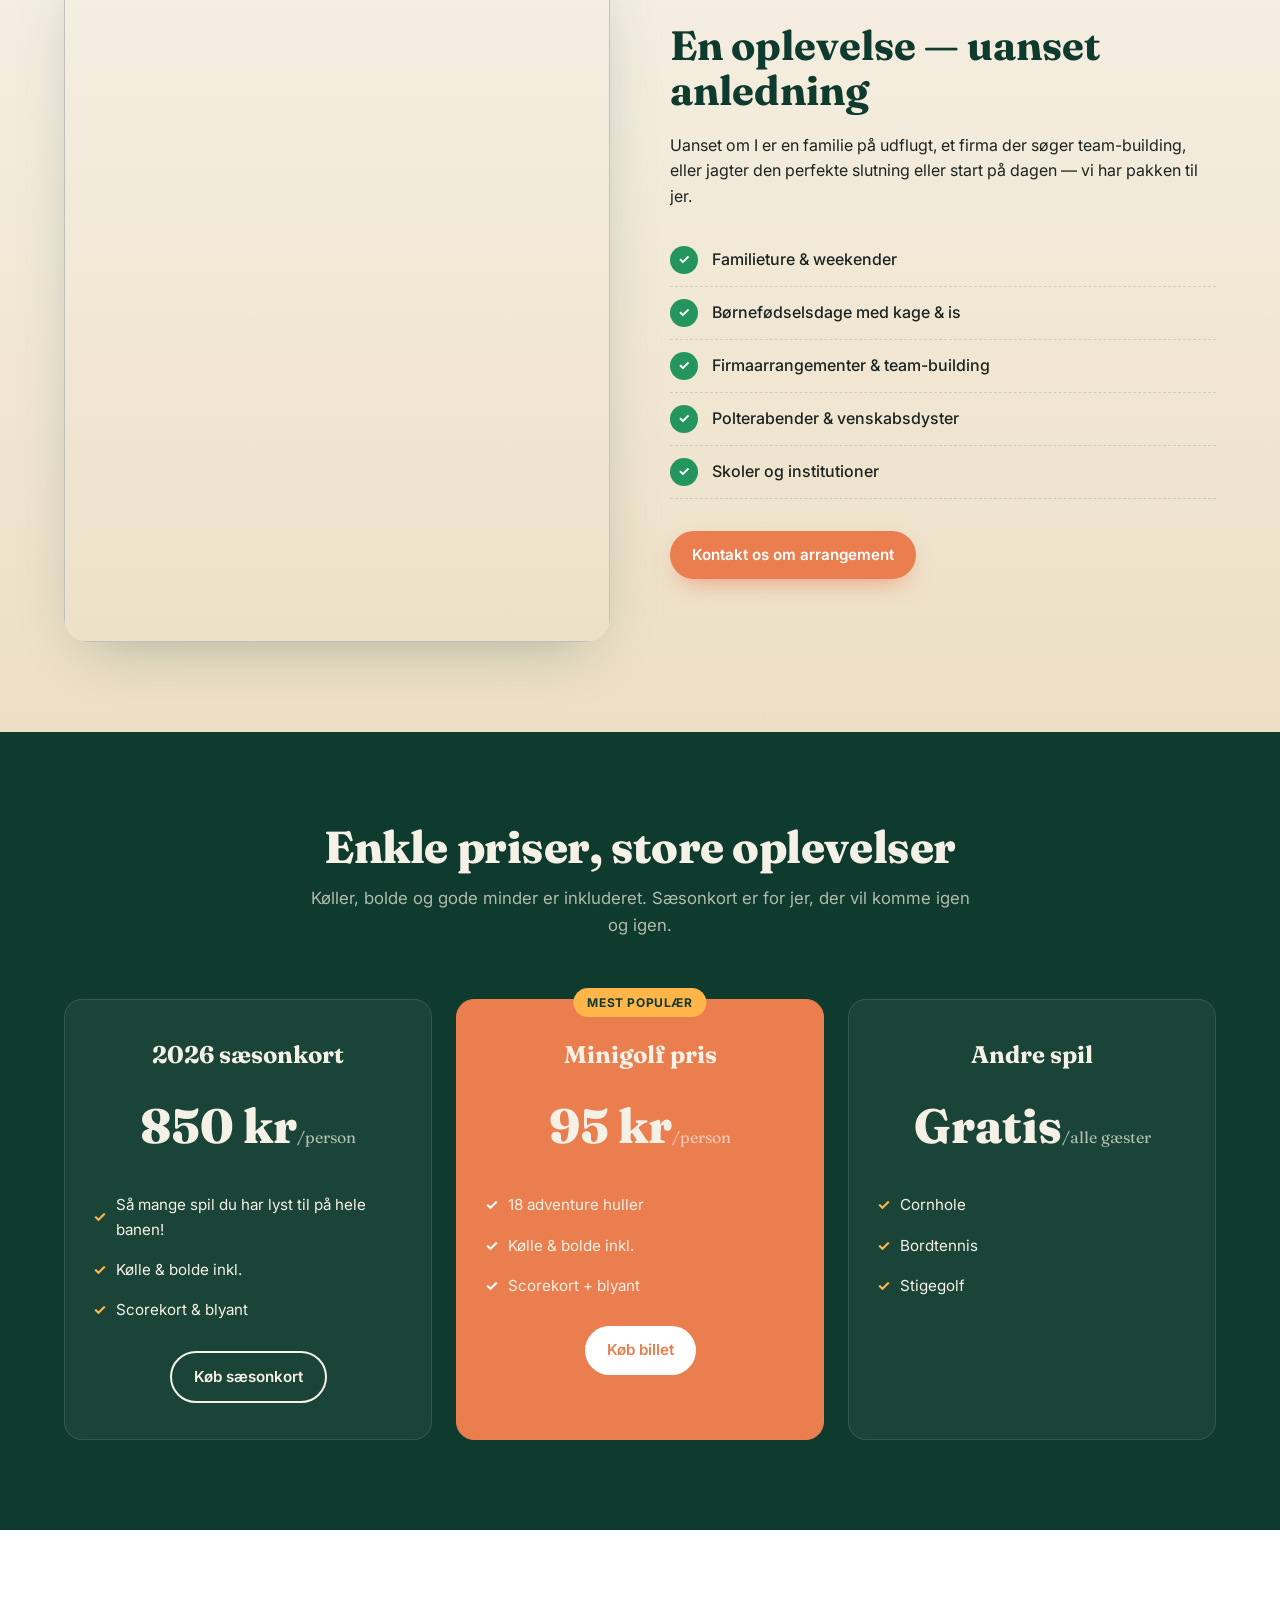
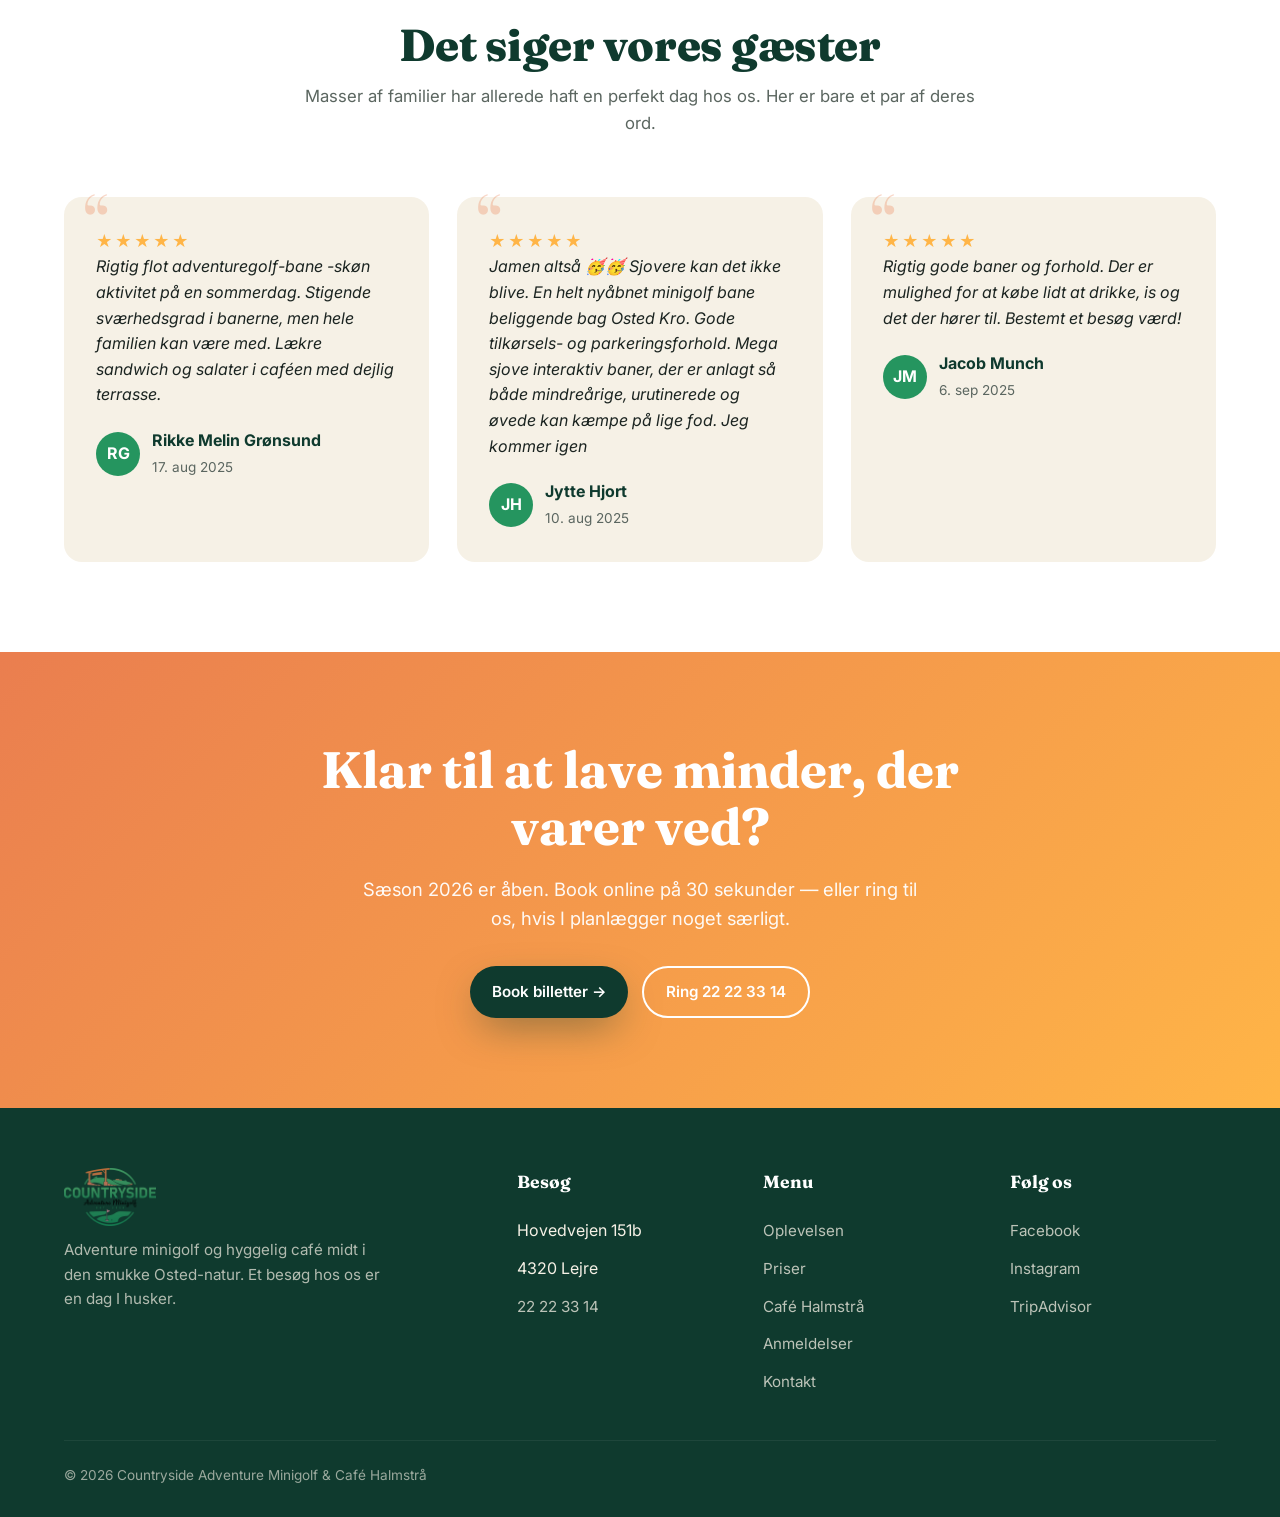
==== commit 61c0945e: "commit" ====
--- a/index.html
+++ b/index.html
@@ -39,7 +39,7 @@
       <ul>
         <li><a href="#features">Oplevelsen</a></li>
         <li><a href="#pricing">Priser</a></li>
-        <li><a href="#">Café</a></li>
+        <li><a href="cafe.html">Café</a></li>
         <li><a href="#testimonials">Anmeldelser</a></li>
         <li><a href="#contact">Kontakt</a></li>
       </ul>
@@ -248,7 +248,7 @@
         <h4>Besøg</h4>
         <ul>
           <li>Hovedvejen 151b</li>
-          <li>4320 Osted</li>
+          <li>4320 Lejre</li>
           <li><a href="tel:22223314">22 22 33 14</a></li>
         </ul>
       </div>
@@ -258,6 +258,7 @@
         <ul>
           <li><a href="#features">Oplevelsen</a></li>
           <li><a href="#pricing">Priser</a></li>
+            <li><a href="cafe.html">Café Halmstrå</a></li>
           <li><a href="#testimonials">Anmeldelser</a></li>
           <li><a href="#contact">Kontakt</a></li>
         </ul>
@@ -280,6 +281,36 @@
 </footer>
 
 
-
+<script>
+
+    document.querySelectorAll('a').forEach(link => {
+
+        const href = link.getAttribute('href');
+
+        if(
+            href &&
+            !href.startsWith('#') &&
+            !href.startsWith('tel:') &&
+            !href.startsWith('mailto:') &&
+            !link.hasAttribute('target')
+        ){
+
+            link.addEventListener('click', function(e){
+
+                e.preventDefault();
+
+                document.body.classList.add('fade-out');
+
+                setTimeout(() => {
+                    window.location.href = href;
+                }, 300);
+
+            });
+
+        }
+
+    });
+
+</script>
 </body>
 </html>
--- a/styles.css
+++ b/styles.css
@@ -28,6 +28,23 @@
     color:var(--ink);
     background:var(--cream);
     line-height:1.6
+}
+
+
+body{
+    opacity:0;
+    animation:fadeIn .45s ease forwards;
+}
+
+body.fade-out{
+    opacity:0;
+    transition:opacity .35s ease;
+}
+
+@keyframes fadeIn{
+    to{
+        opacity:1;
+    }
 }
 
 
@@ -881,3 +898,27 @@
     }
 
 }
+
+
+.slideshow{
+    position:relative;
+    overflow:hidden;
+}
+
+.slide{
+    position:absolute;
+    inset:0;
+    width:100%;
+    height:100%;
+    object-fit:cover;
+    opacity:0;
+    transition:opacity 1s ease-in-out;
+}
+
+.slide.active{
+    opacity:1;
+}
+
+.slideshow img{
+    border-radius:24px;
+}
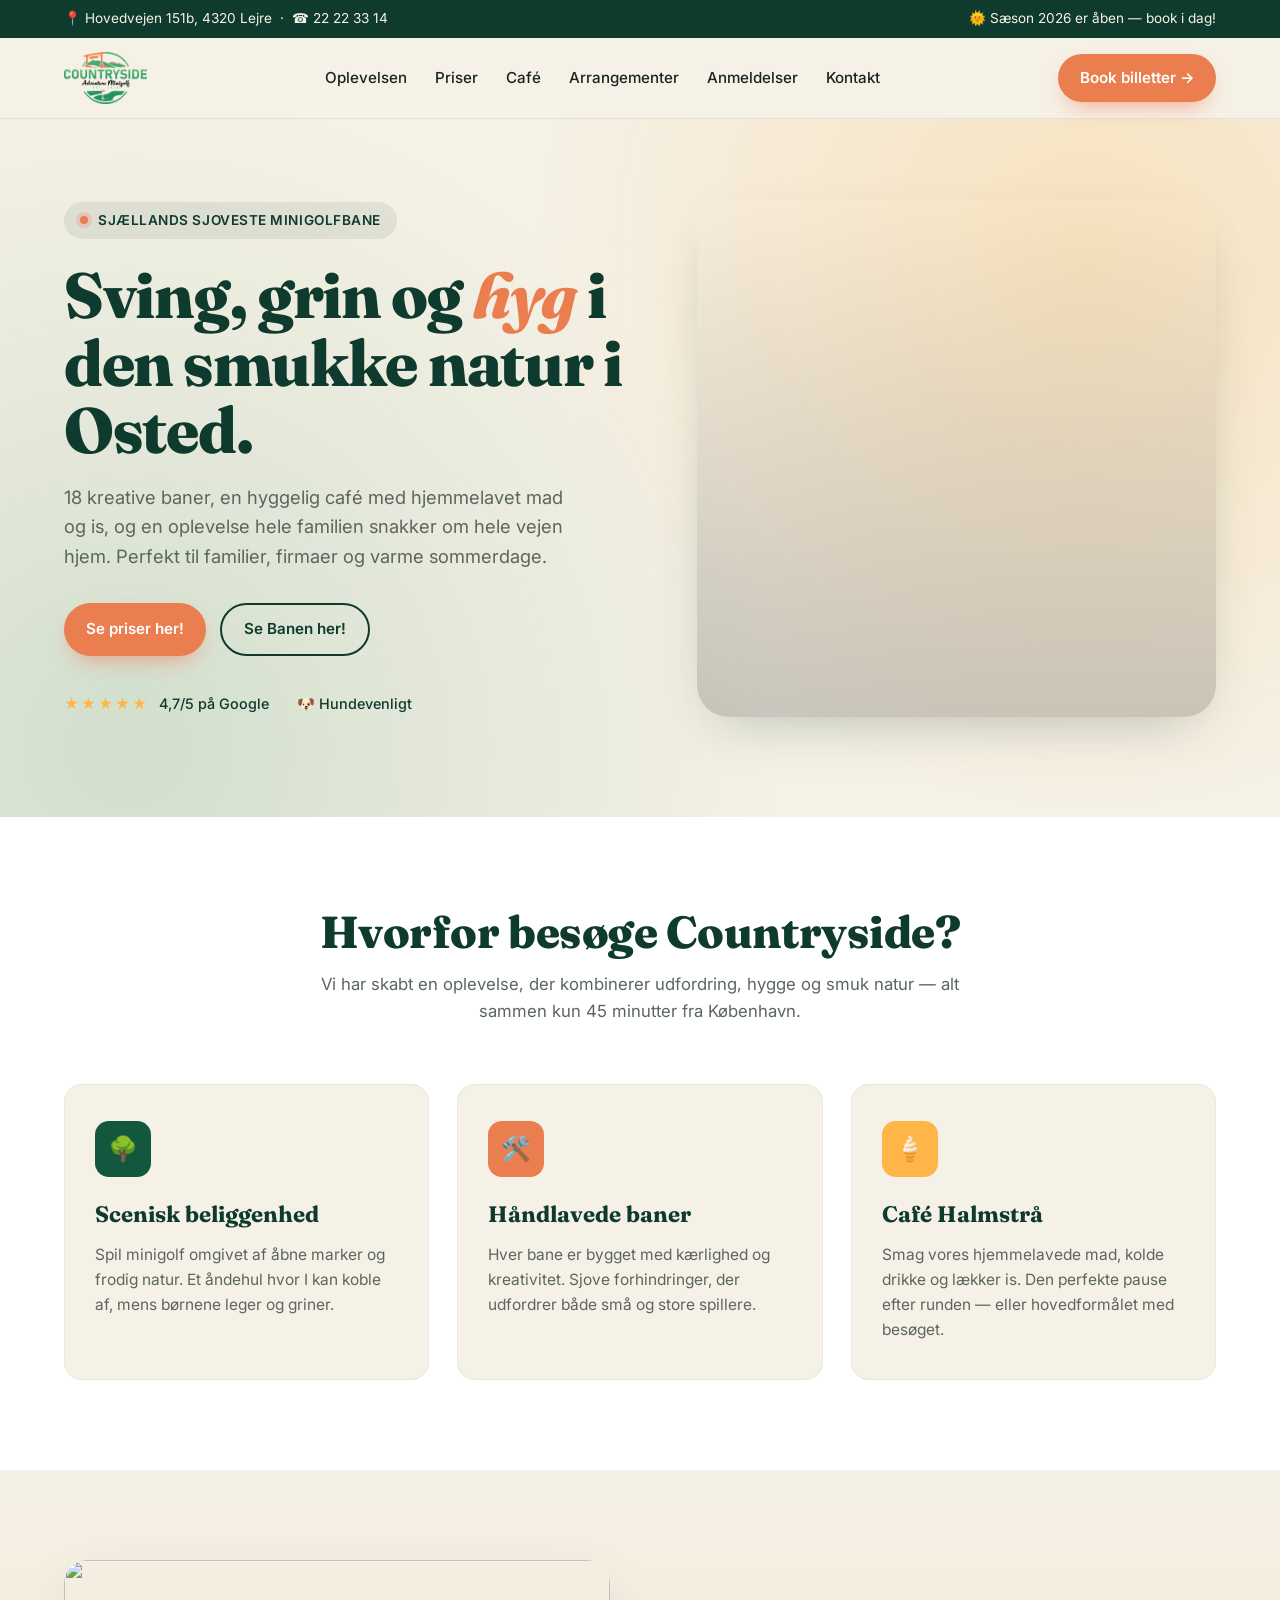
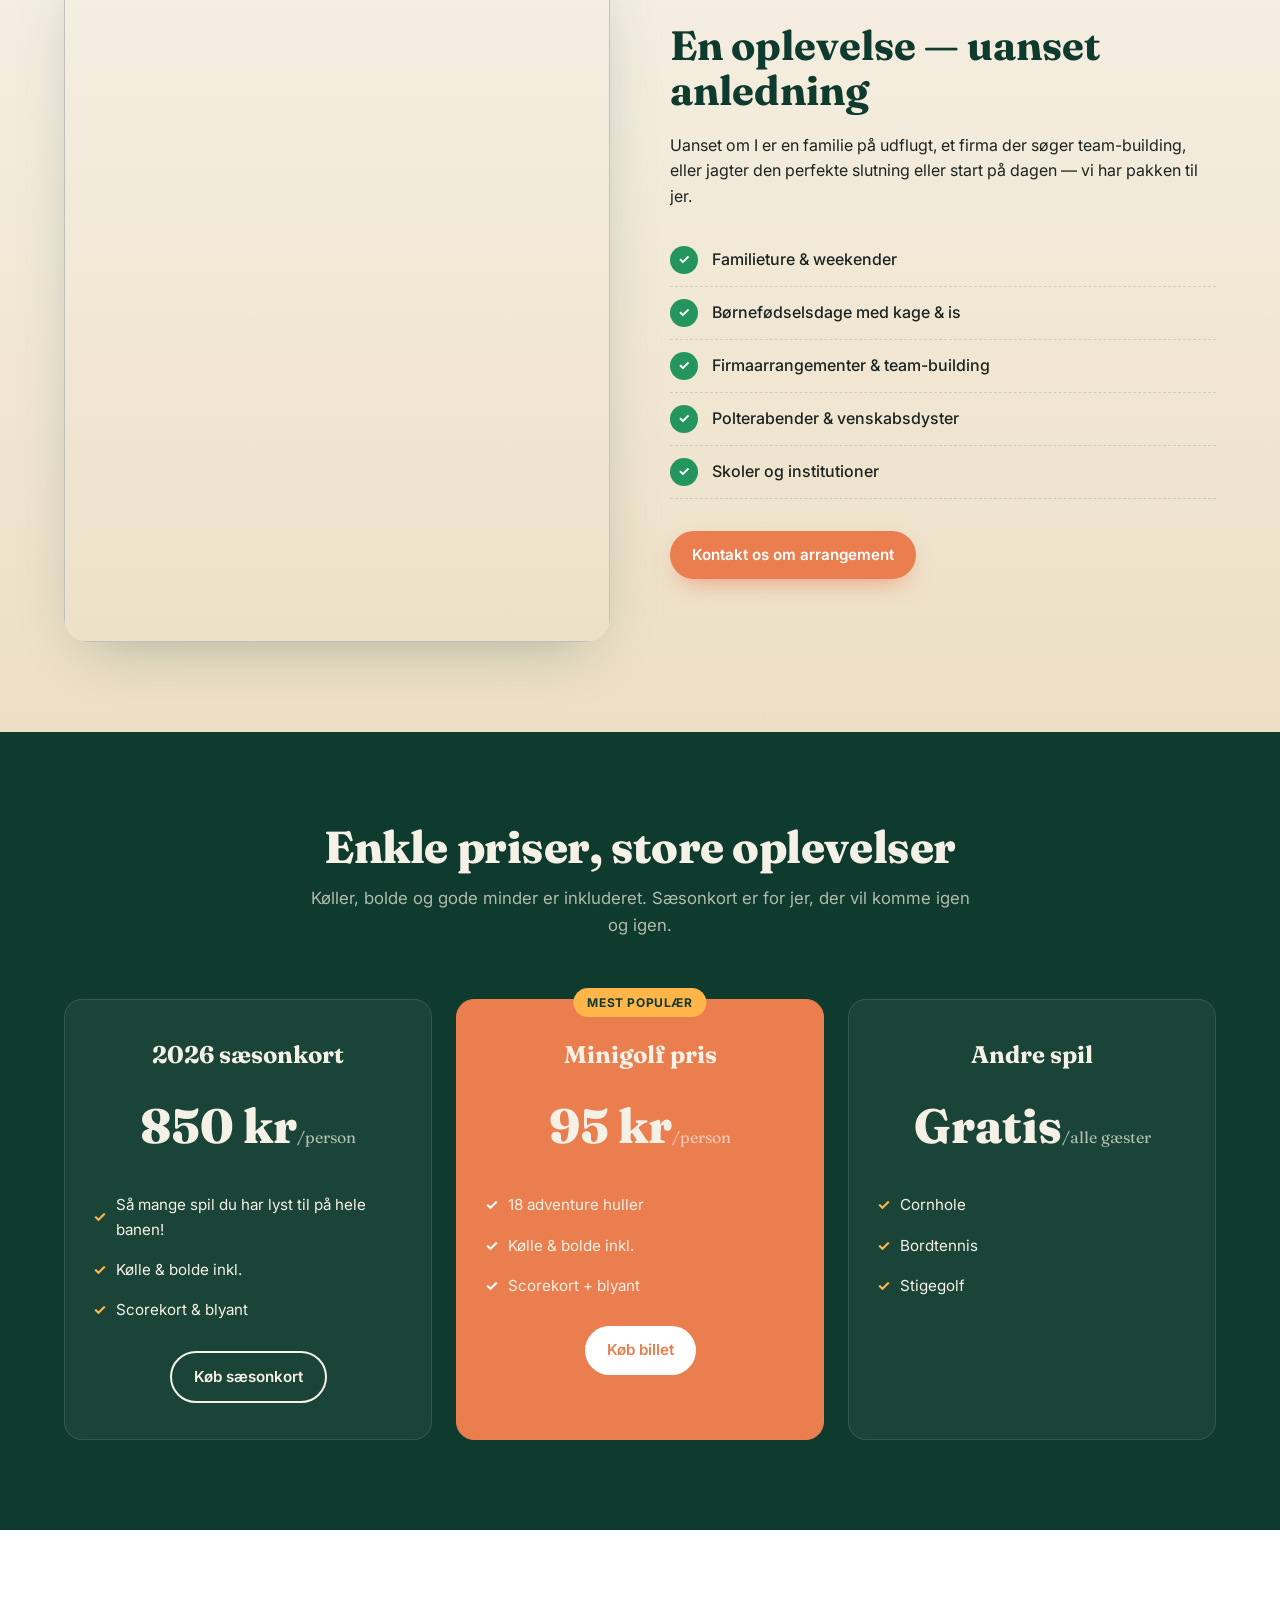
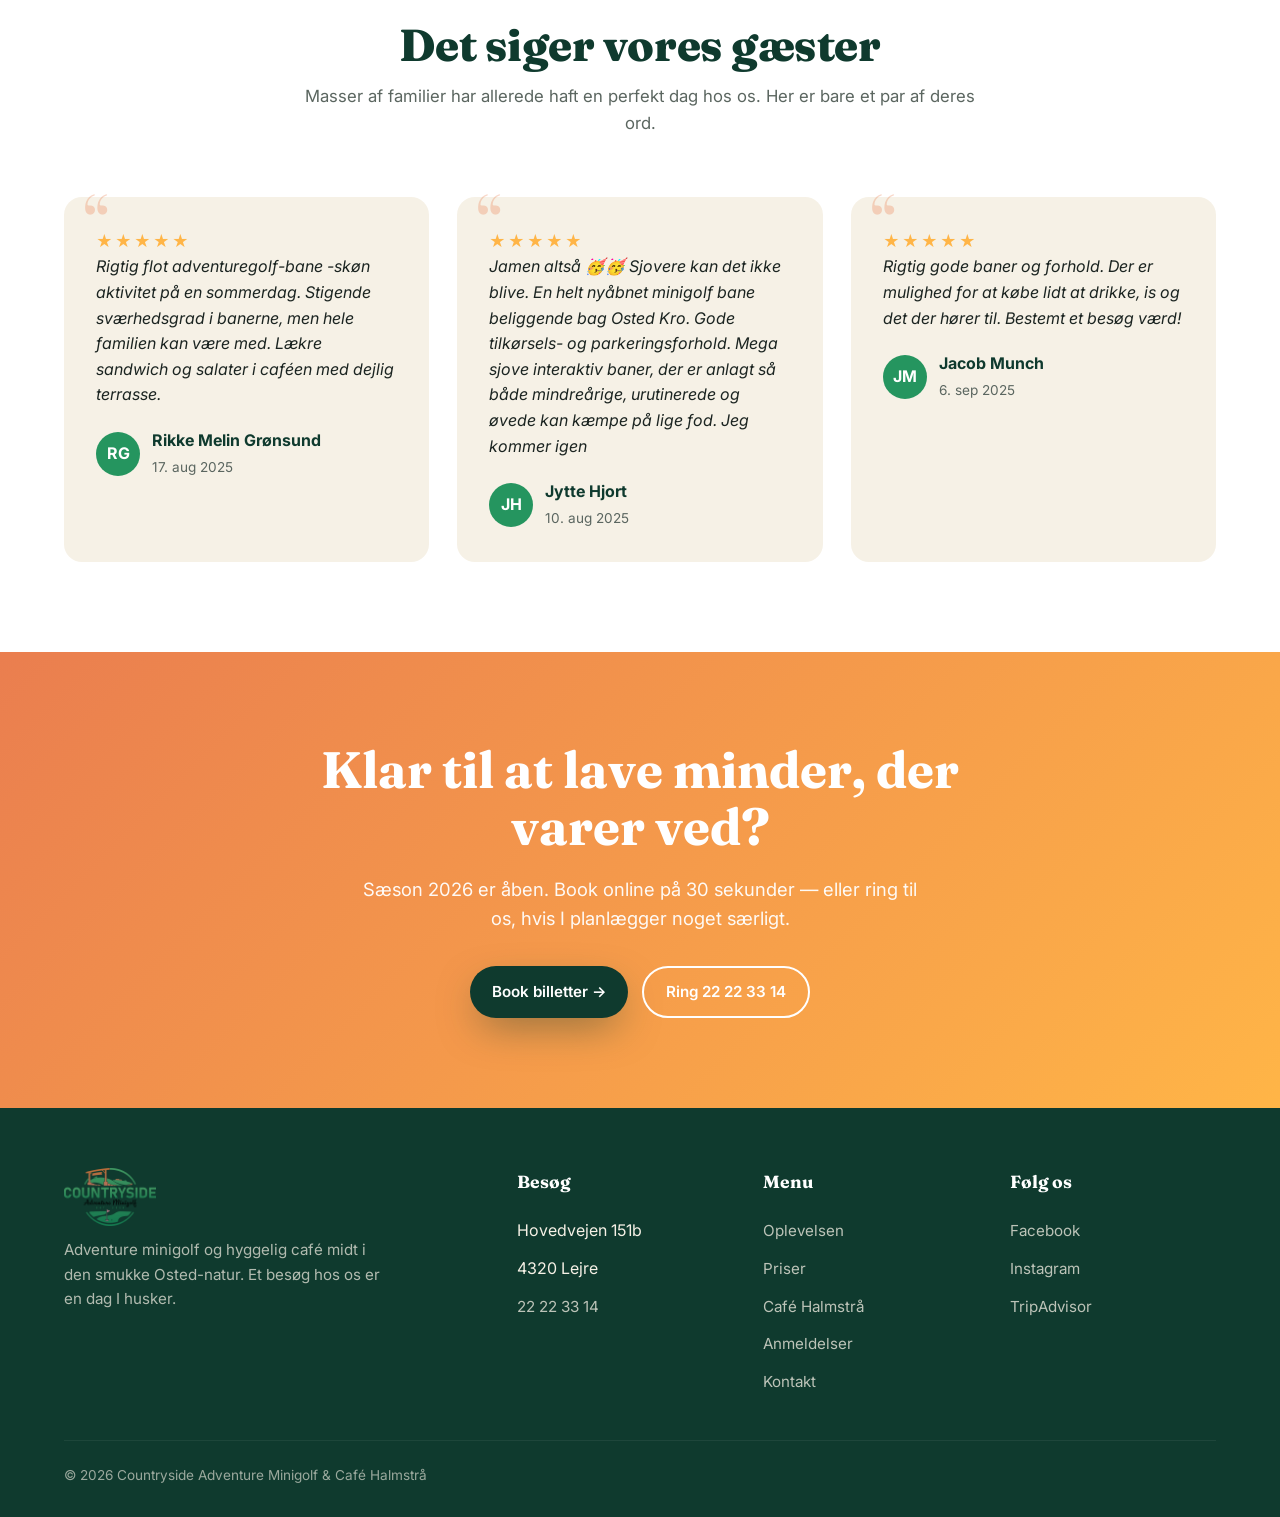
==== commit ba590ca3: "commit" ====
--- a/index.html
+++ b/index.html
@@ -40,6 +40,7 @@
         <li><a href="#features">Oplevelsen</a></li>
         <li><a href="#pricing">Priser</a></li>
         <li><a href="cafe.html">Café</a></li>
+          <li><a href="arrangementer.html">Arrangementer</a></li>
         <li><a href="#testimonials">Anmeldelser</a></li>
         <li><a href="#contact">Kontakt</a></li>
       </ul>
@@ -71,9 +72,13 @@
 
 
 
-    <div class="hero-visual">
-      <img src="images/#" alt="Countryside Adventure Minigolf bane i Osted droneshot video." />
-    </div>
+      <div class="hero-visual">
+
+          <video autoplay muted loop playsinline>
+              <source src="videos/droneshot.mp4" type="video/mp4">
+          </video>
+
+      </div>
   </div>
 </section>
 
--- a/styles.css
+++ b/styles.css
@@ -14,7 +14,8 @@
 
 *{
     box-sizing:border-box;
-    margin:0;padding:0
+    margin:0;
+    padding:0
 }
 
 
@@ -921,4 +922,24 @@
 
 .slideshow img{
     border-radius:24px;
+}
+
+
+.hero-visual video{
+    width:100%;
+    height:100%;
+    object-fit:cover;
+    display:block;
+}
+
+.hero-visual::after{
+    content:"";
+    position:absolute;
+    inset:0;
+    background:linear-gradient(
+            to top,
+            rgba(0,0,0,.18),
+            rgba(0,0,0,0)
+    );
+    pointer-events:none;
 }
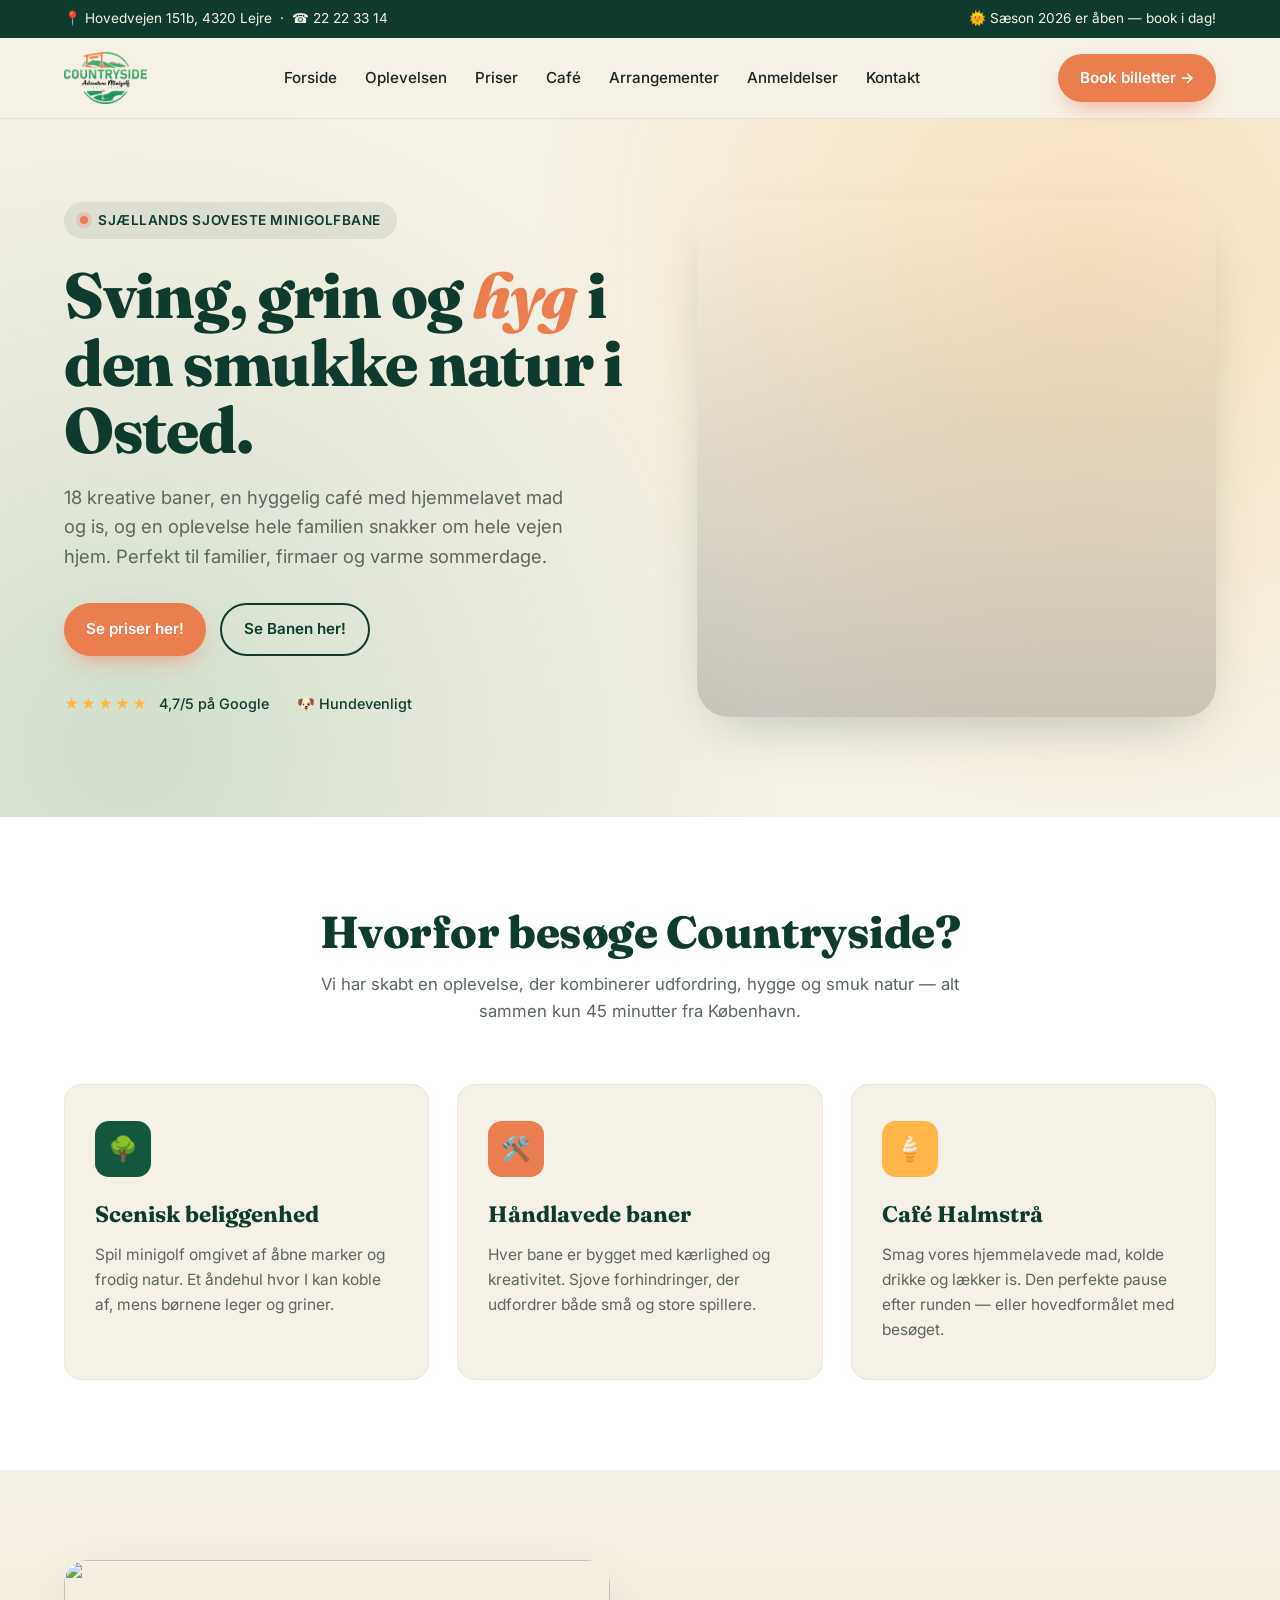
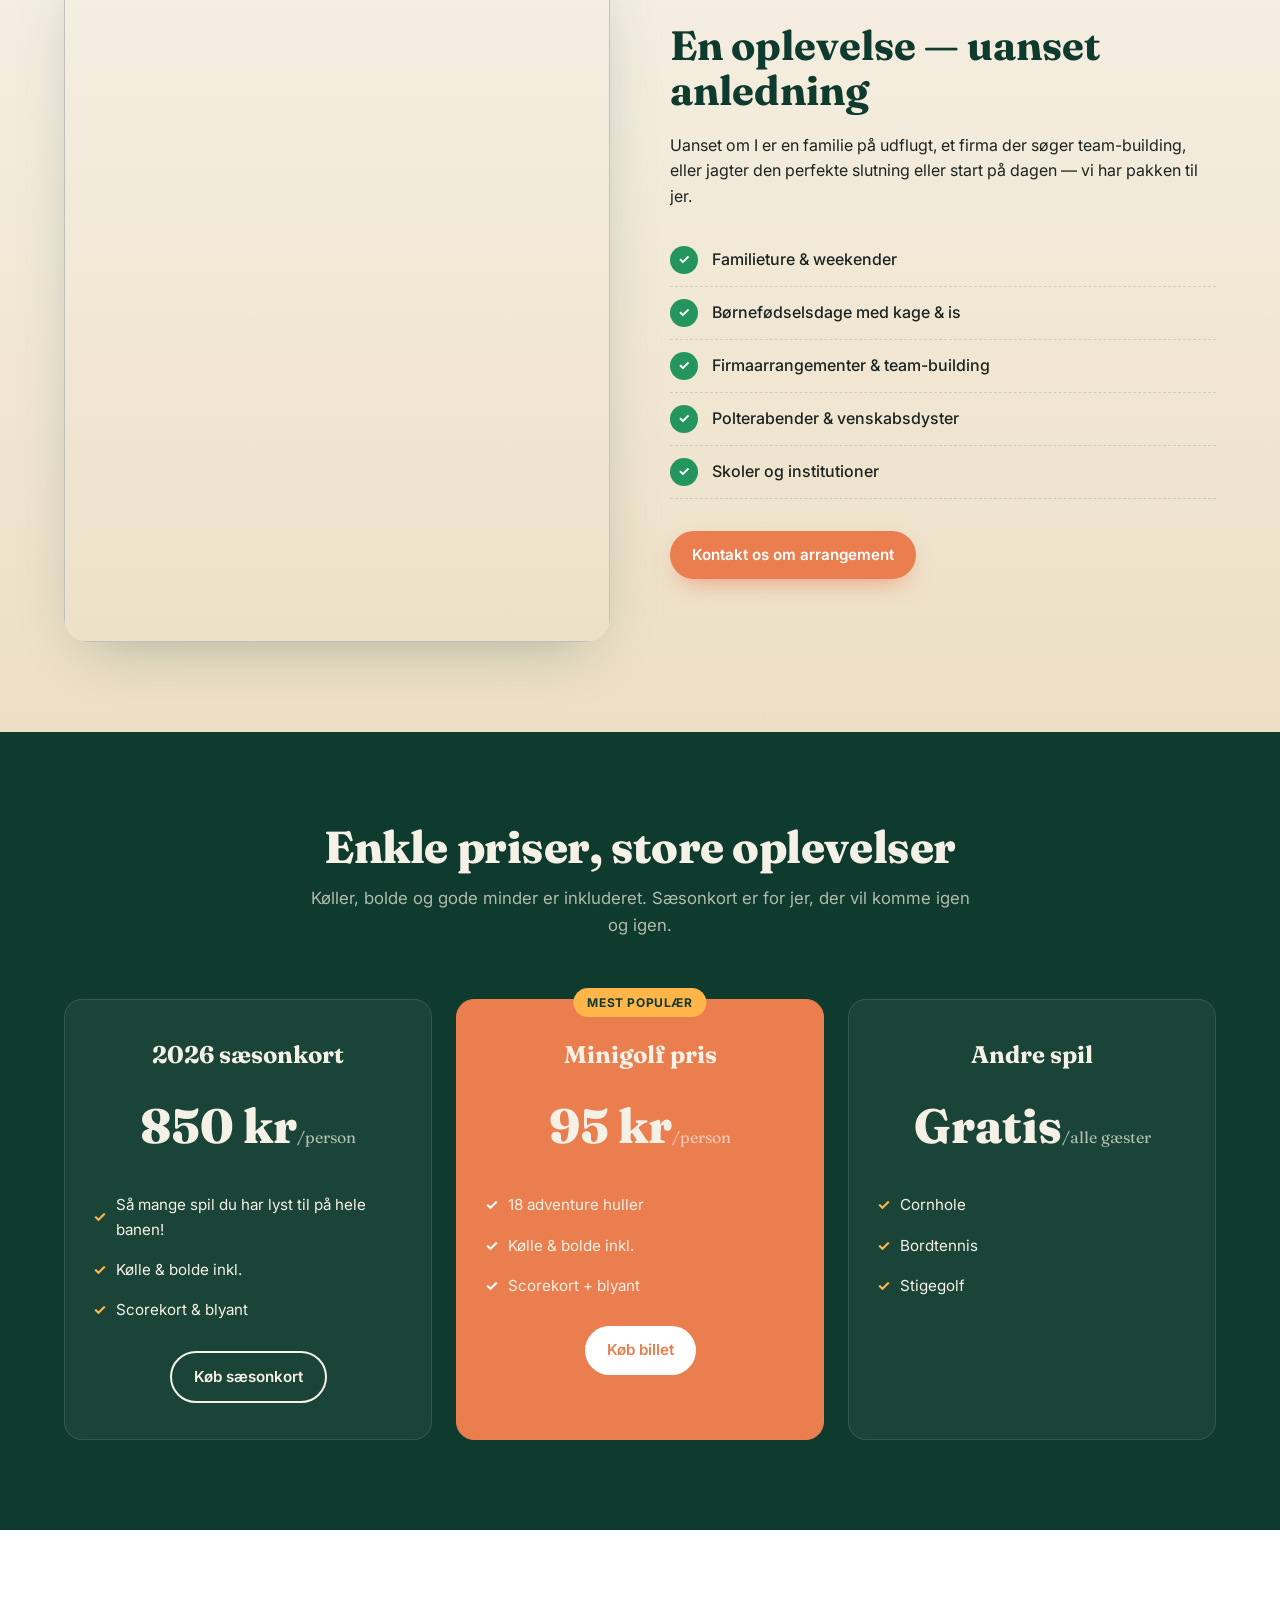
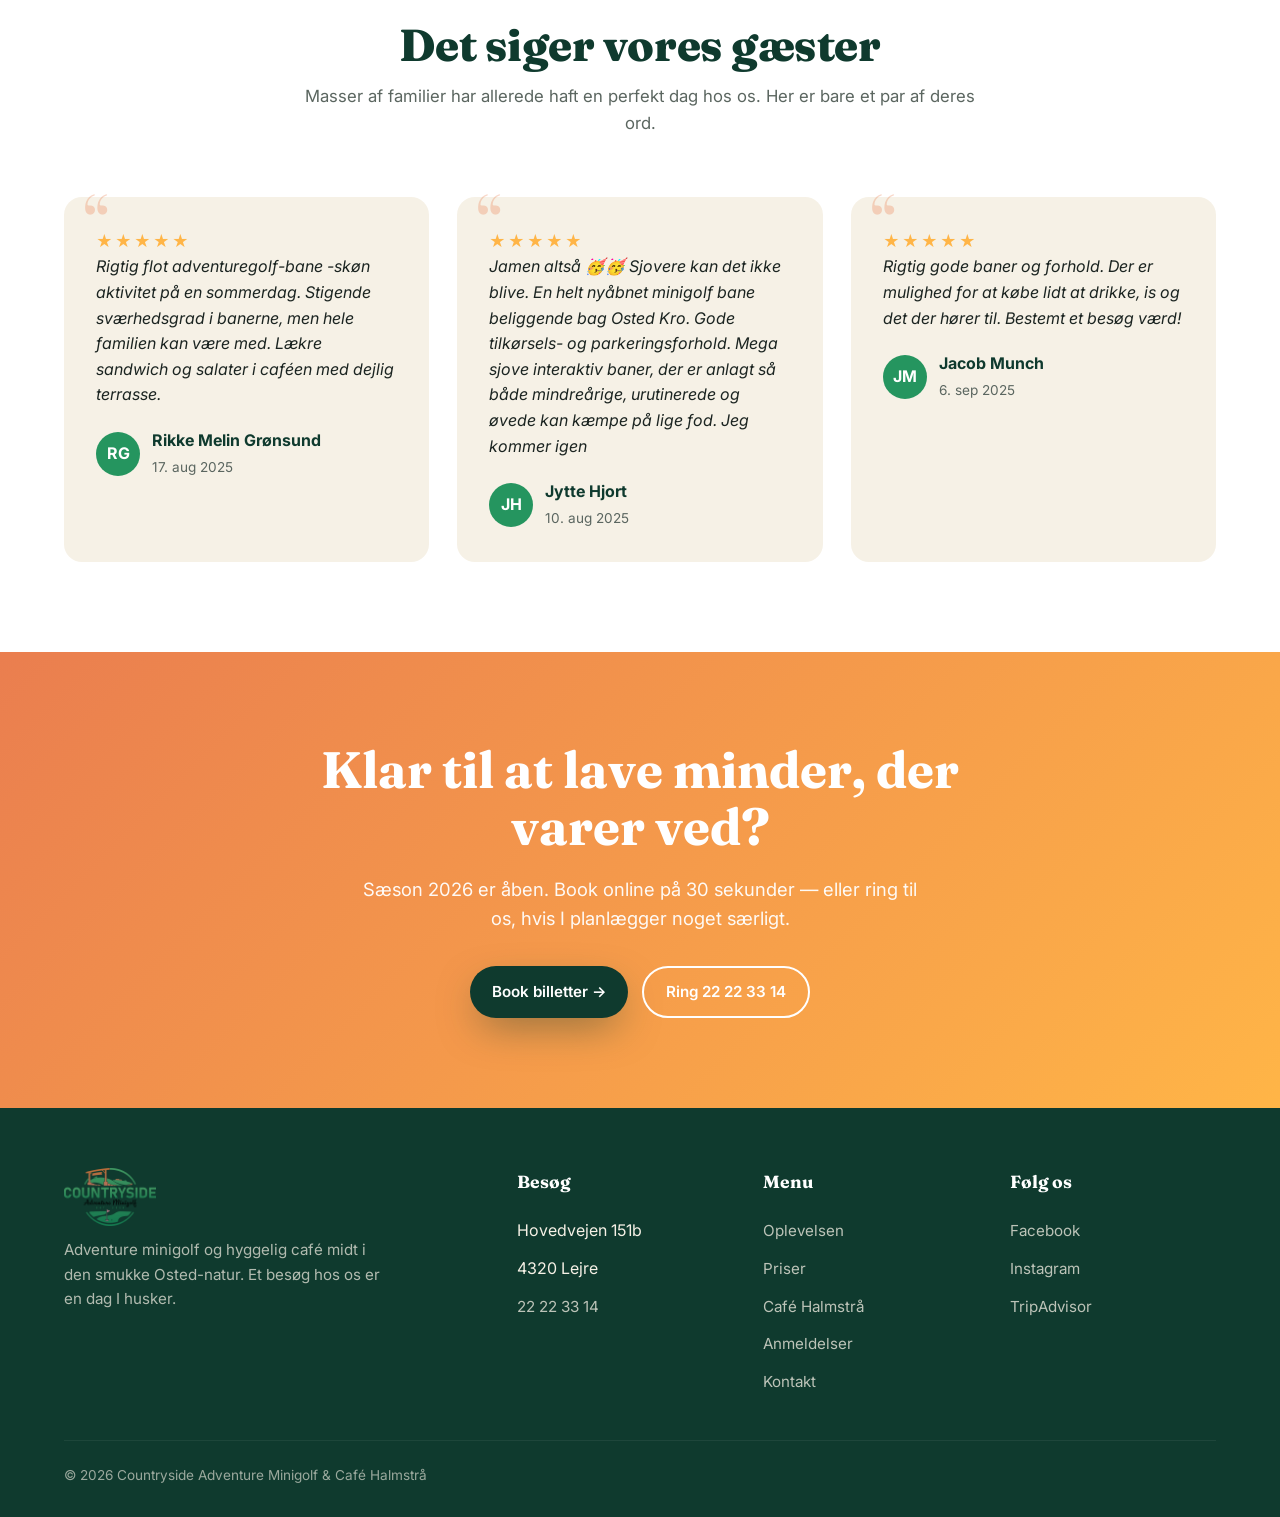
==== commit 53a0cad7: "commit" ====
--- a/index.html
+++ b/index.html
@@ -37,6 +37,7 @@
 
     <nav>
       <ul>
+          <li><a href="index.html">Forside</a></li>
         <li><a href="#features">Oplevelsen</a></li>
         <li><a href="#pricing">Priser</a></li>
         <li><a href="cafe.html">Café</a></li>
@@ -156,7 +157,7 @@
           <li>Kølle & bolde inkl.</li>
           <li>Scorekort & blyant</li>
         </ul>
-        <a href="https://www.billetsalg.dk/Billetter?efter=minigolf" target="_blank" class="btn btn-ghost" style="color:var(--cream);border-color:var(--cream)">Køb sæsonkort</a>
+        <a href="https://www.billetsalg.dk/Event/Countryside%20Adventure%20Minigolf%202026/9627" target="_blank" class="btn btn-ghost" style="color:var(--cream);border-color:var(--cream)">Køb sæsonkort</a>
       </div>
 
       <div class="price featured">
@@ -167,7 +168,7 @@
           <li>Kølle & bolde inkl.</li>
           <li>Scorekort + blyant</li>
         </ul>
-        <a href="https://www.billetsalg.dk/Billetter?efter=minigolf" target="_blank" class="btn" style="background:#fff;color:var(--coral)">Køb billet</a>
+        <a href="https://www.billetsalg.dk/Event/Countryside%20Adventure%20Minigolf%202026/9627" target="_blank" class="btn" style="background:#fff;color:var(--coral)">Køb billet</a>
       </div>
 
       <div class="price">
--- a/styles.css
+++ b/styles.css
@@ -488,7 +488,8 @@
 .exp-img img{
     width:100%;
     height:100%;
-    object-fit:cover
+    object-fit:cover;
+    object-position: left center;
 }
 
 
